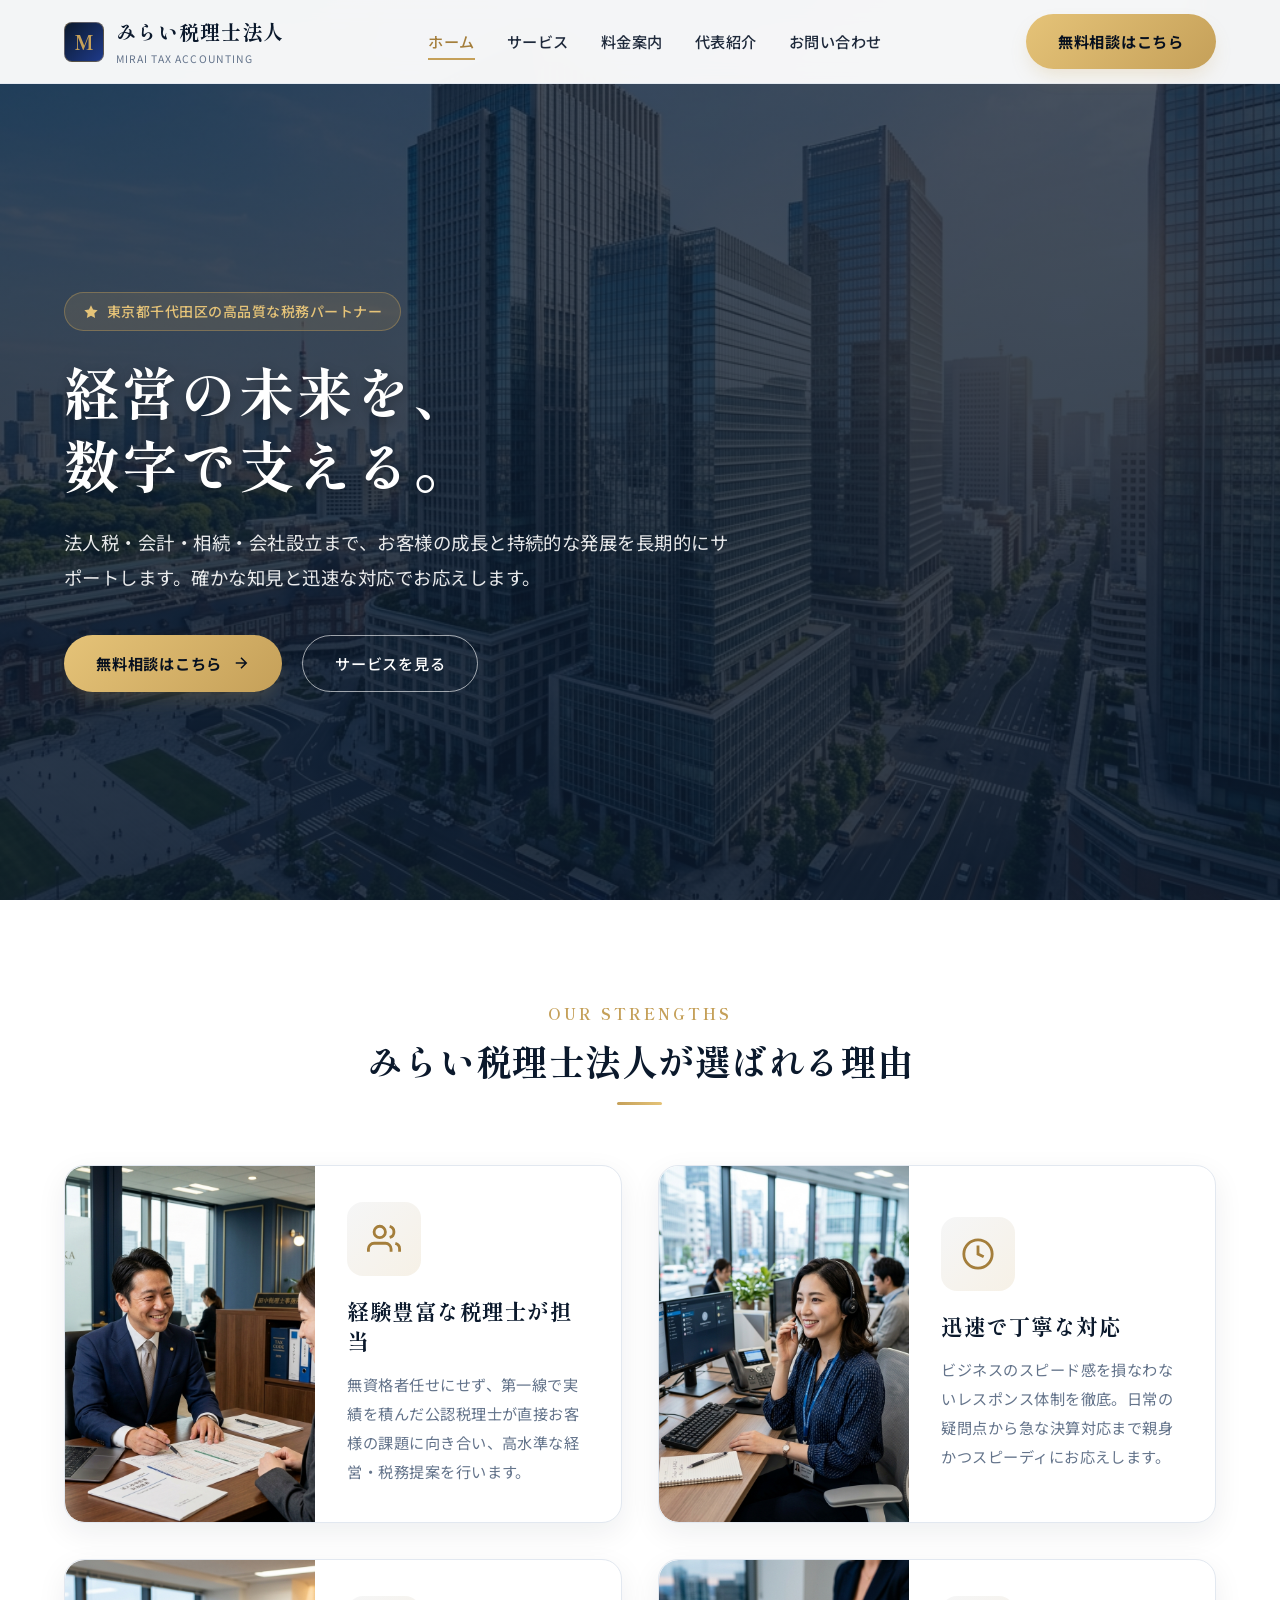
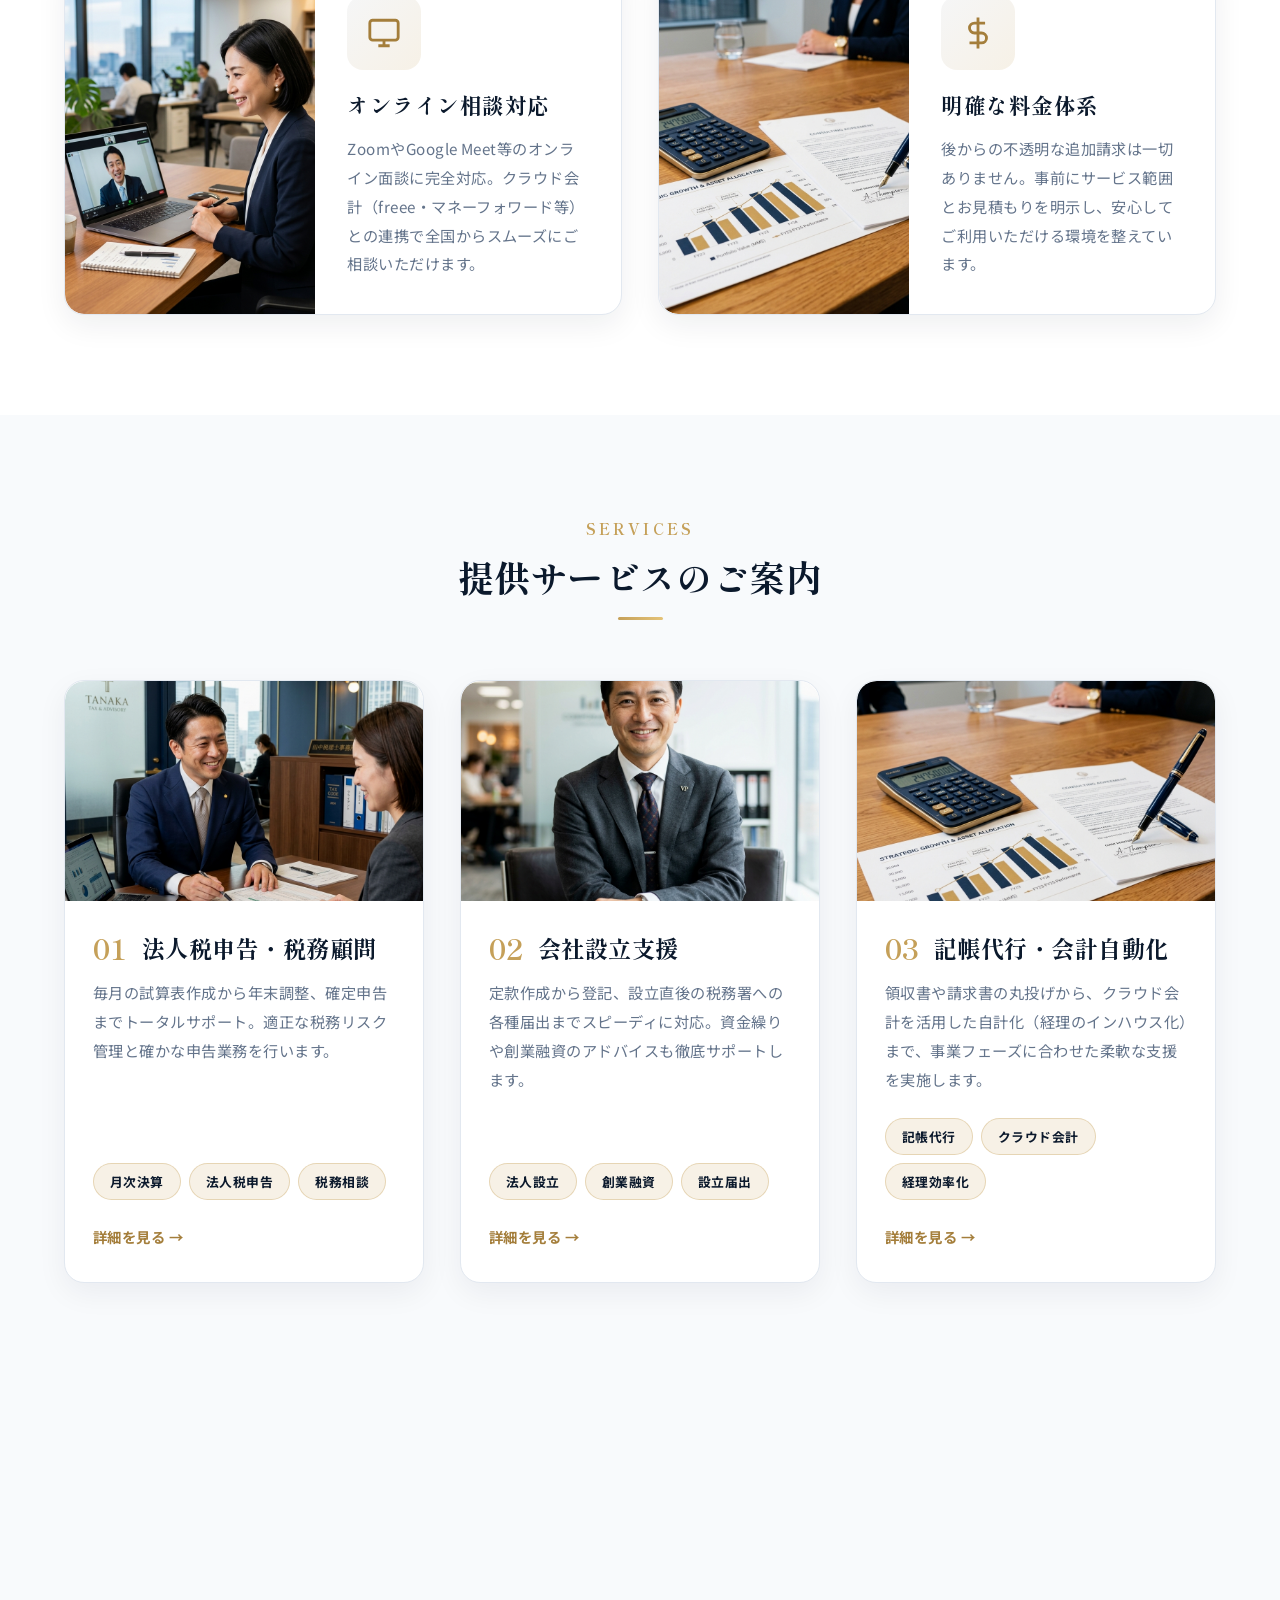
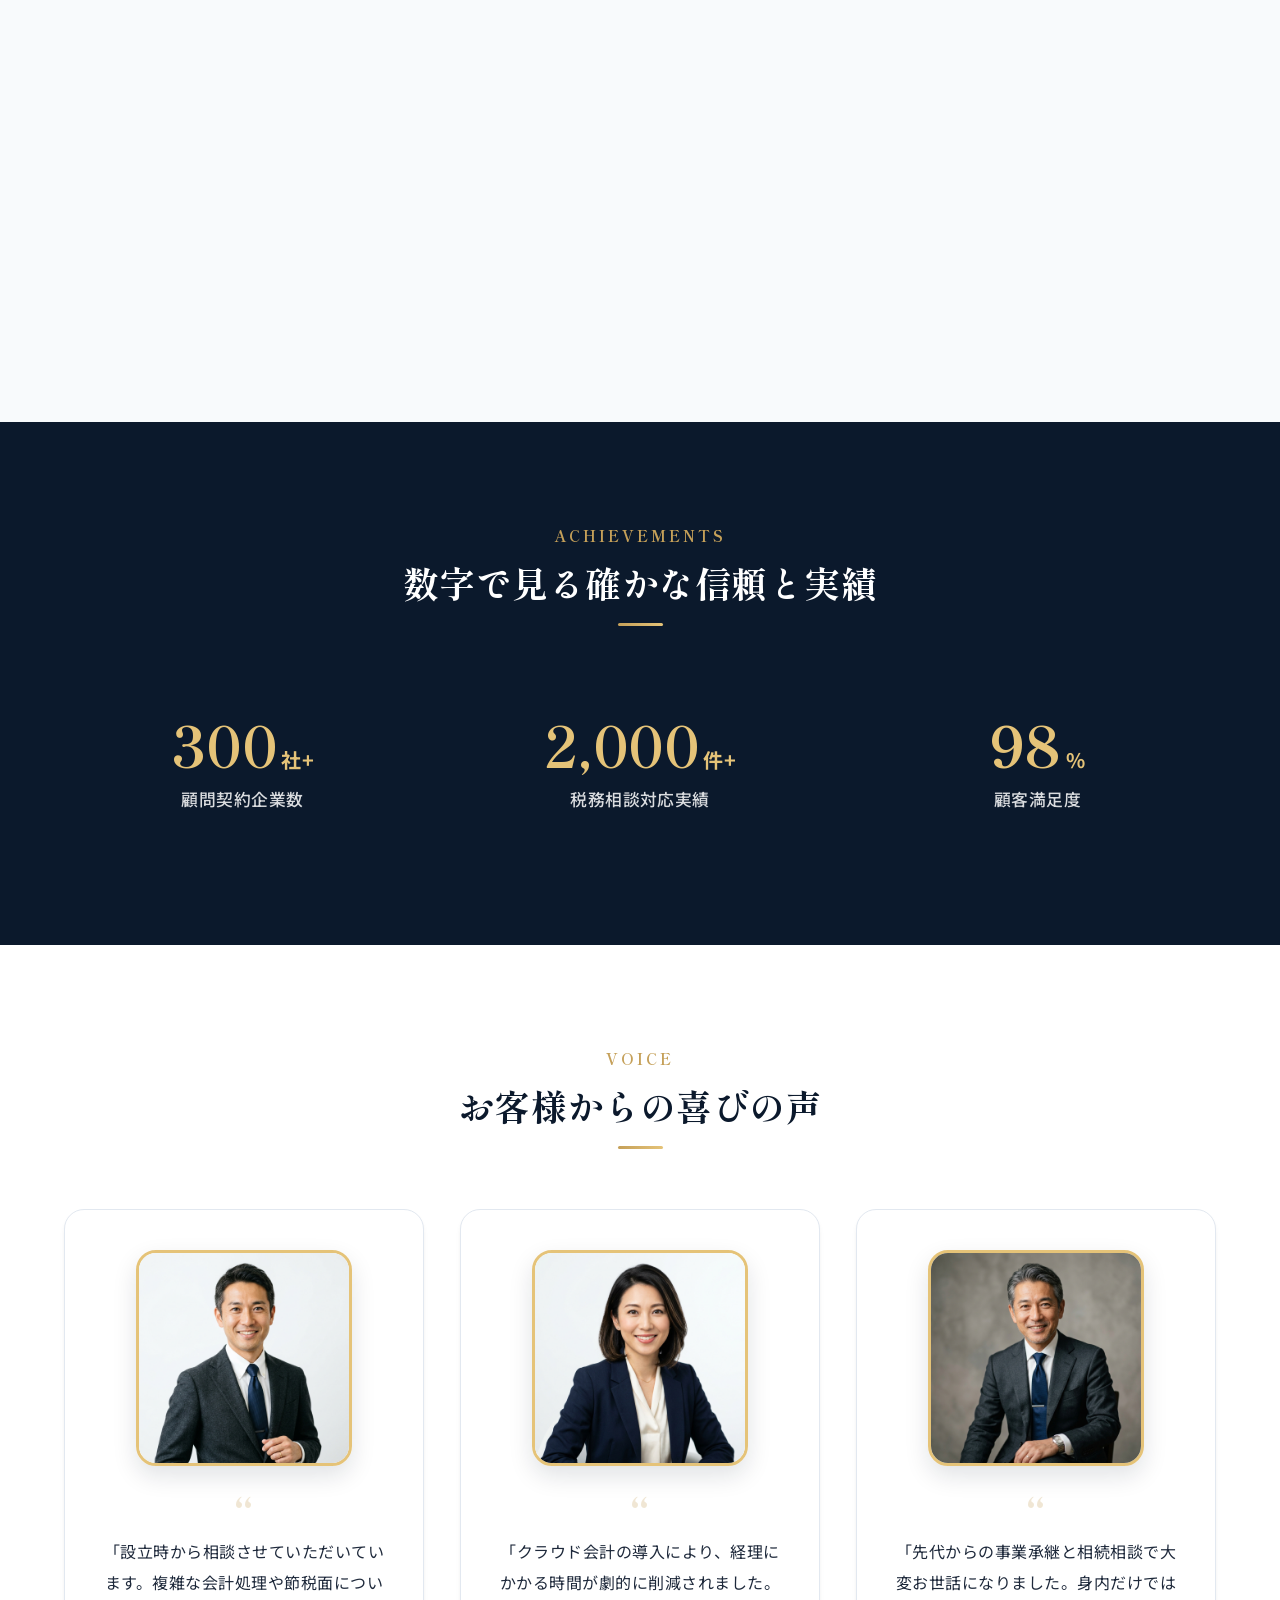
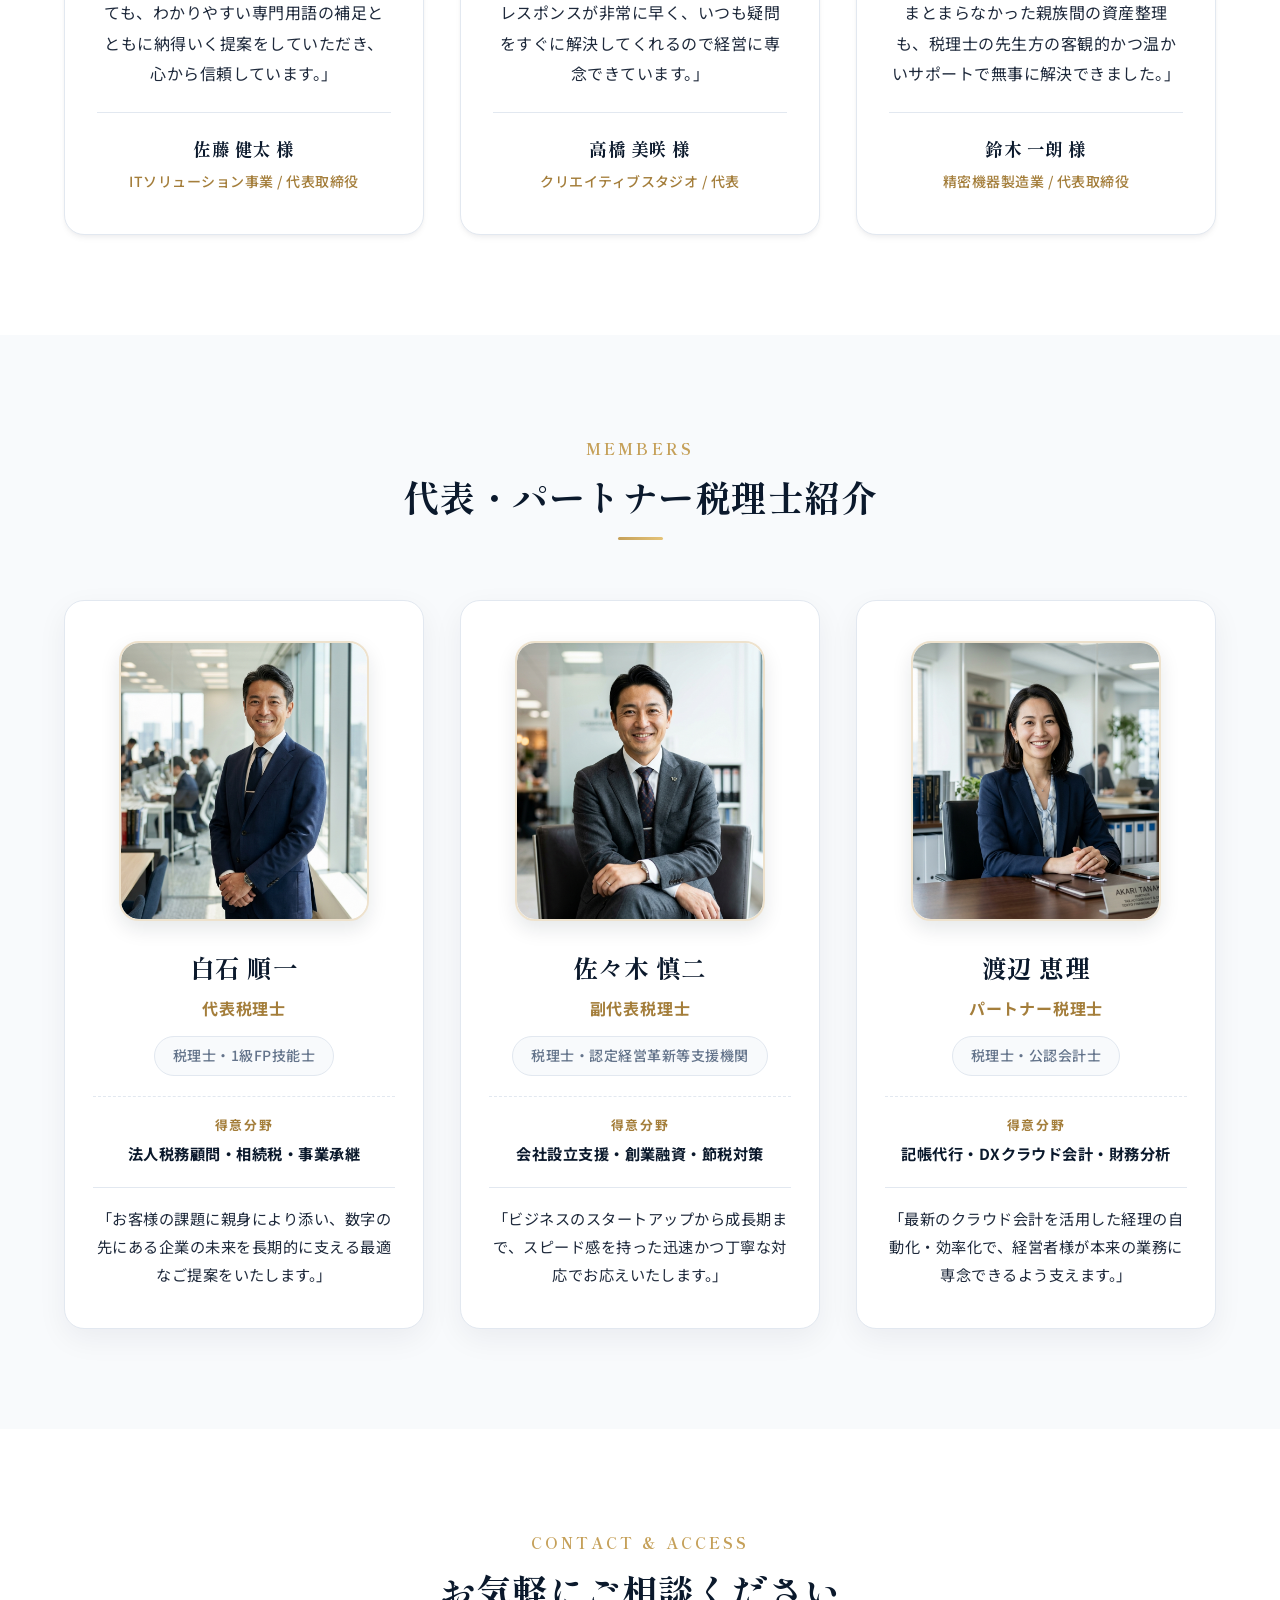
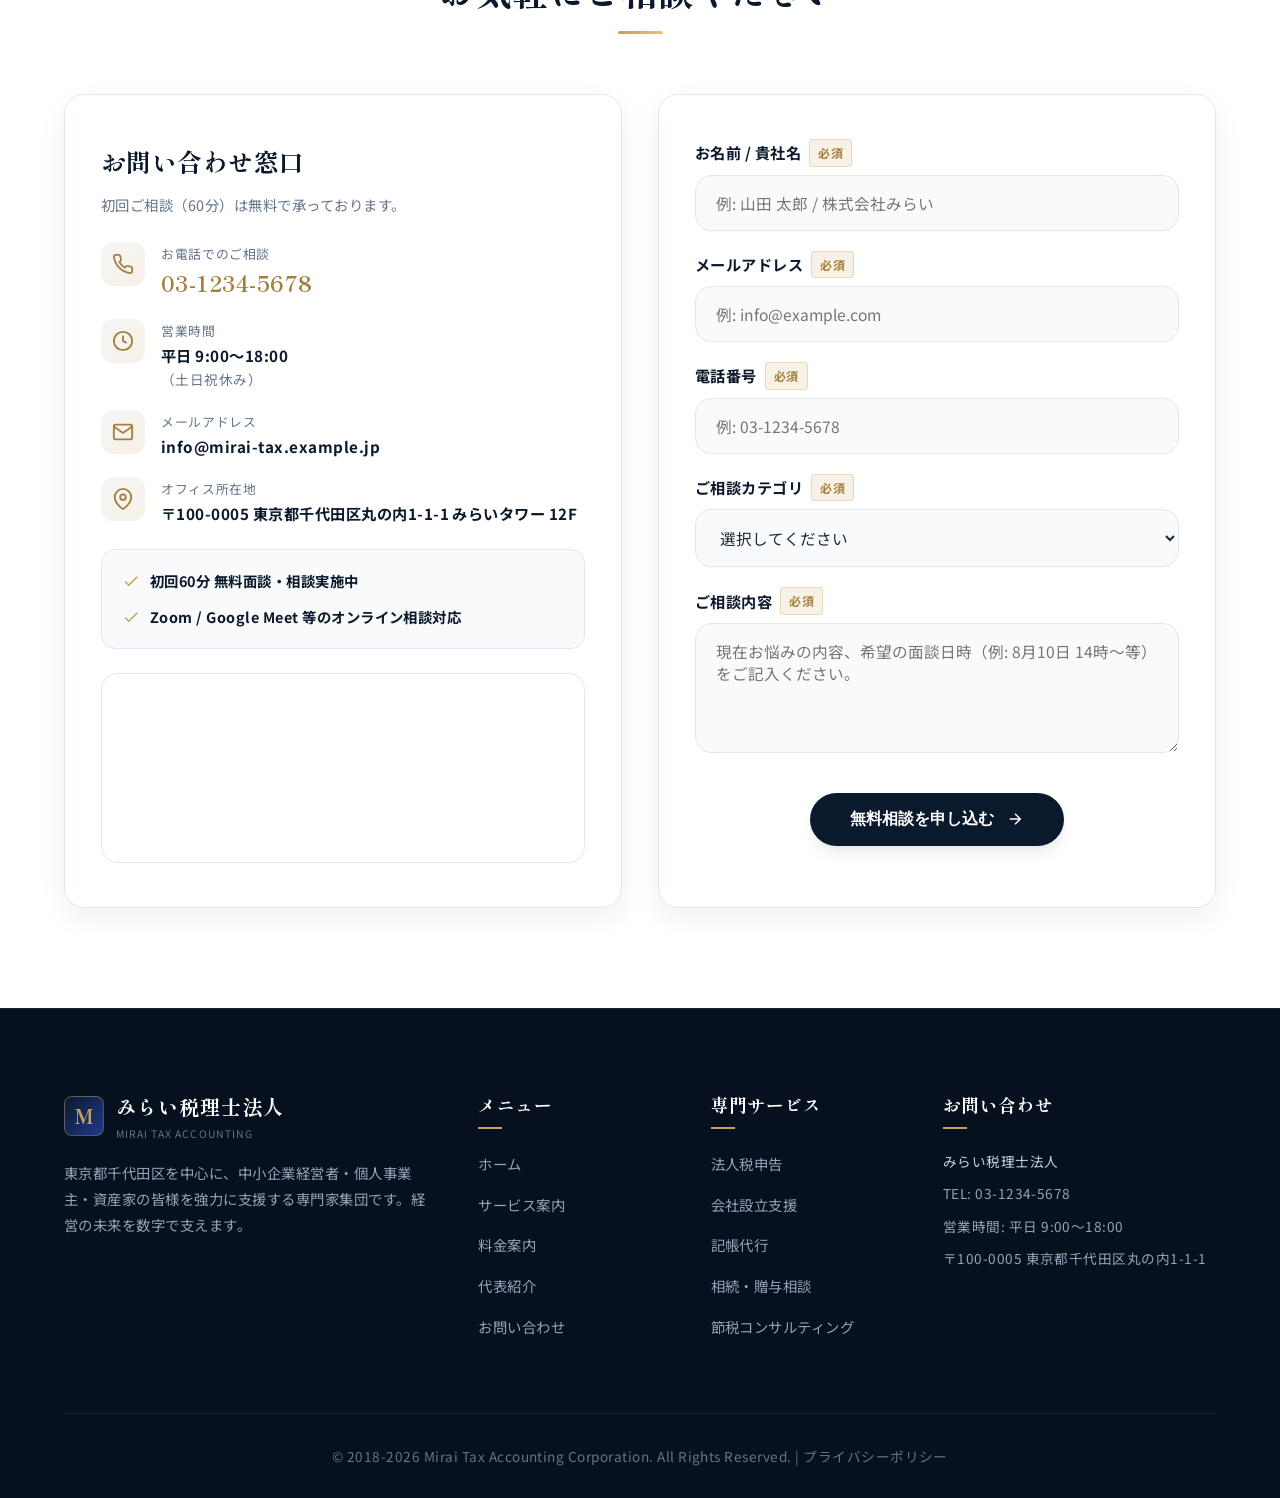
==== index.html @ aabf8258 "first commit" ====
<!DOCTYPE html>
<html lang="ja">
<head>
  <meta charset="UTF-8">
  <meta name="viewport" content="width=device-width, initial-scale=1.0">
  <title>みらい税理士法人 | 東京都千代田区の税理士・会計事務所</title>
  <meta name="description" content="東京都千代田区のみらい税理士法人。法人税申告・会社設立支援・記帳代行・相続贈与相談など、経験豊富な税理士が親身に経営の未来を数字で支えます。無料相談受付中。">
  <link rel="stylesheet" href="css/style.css">
</head>
<body>

  <!-- ==========================================
       ヘッダー (共通ナビゲーション)
       ========================================== -->
  <header class="header">
    <div class="container header-container">
      <a href="index.html" class="logo">
        <div class="logo-mark">M</div>
        <div>
          <span class="logo-text">みらい税理士法人</span>
          <span class="logo-sub">MIRAI TAX ACCOUNTING</span>
        </div>
      </a>

      <nav class="nav">
        <ul class="nav-list">
          <li><a href="index.html" class="nav-link active">ホーム</a></li>
          <li><a href="services.html" class="nav-link">サービス</a></li>
          <li><a href="pricing.html" class="nav-link">料金案内</a></li>
          <li><a href="about.html" class="nav-link">代表紹介</a></li>
          <li><a href="contact.html" class="nav-link">お問い合わせ</a></li>
        </ul>
      </nav>

      <div class="header-cta">
        <a href="contact.html" class="btn btn-gold">無料相談はこちら</a>
      </div>

      <button class="hamburger" aria-label="メニューを開く">
        <span class="hamburger-line"></span>
        <span class="hamburger-line"></span>
        <span class="hamburger-line"></span>
      </button>
    </div>
  </header>

  <!-- ==========================================
       ヒーローセクション
       ========================================== -->
  <section class="hero">
    <div class="container">
      <div class="hero-content fade-in-up">
        <div class="hero-badge">
          <svg width="16" height="16" fill="currentColor" viewBox="0 0 24 24"><path d="M12 2L15.09 8.26L22 9.27L17 14.14L18.18 21.02L12 17.77L5.82 21.02L7 14.14L2 9.27L8.91 8.26L12 2Z"/></svg>
          東京都千代田区の高品質な税務パートナー
        </div>
        <h1 class="hero-title">経営の未来を、<br>数字で支える。</h1>
        <p class="hero-sub">法人税・会計・相続・会社設立まで、お客様の成長と持続的な発展を長期的にサポートします。確かな知見と迅速な対応でお応えします。</p>
        <div class="hero-actions">
          <a href="contact.html" class="btn btn-gold">
            無料相談はこちら
            <svg width="18" height="18" fill="none" stroke="currentColor" stroke-width="2" viewBox="0 0 24 24"><path d="M5 12h14M12 5l7 7-7 7"/></svg>
          </a>
          <a href="services.html" class="btn btn-outline-white">サービスを見る</a>
        </div>
      </div>
    </div>
  </section>

  <!-- ==========================================
       選ばれる理由 (Why Choose Us)
       ========================================== -->
  <section class="section section-bg-white">
    <div class="container">
      <div class="section-header fade-in-up">
        <span class="section-subtitle">OUR STRENGTHS</span>
        <h2 class="section-title">みらい税理士法人が選ばれる理由</h2>
      </div>

      <div class="features-grid">
        <!-- 理由 1: 経験豊富な税理士が担当 -->
        <div class="feature-card fade-in-up">
          <div class="feature-img-wrapper">
            <img src="images/reason_1.png" alt="経験豊富な税理士による親身な相談">
          </div>
          <div class="feature-content">
            <div class="feature-icon-wrapper">
              <svg width="34" height="34" fill="none" stroke="currentColor" stroke-width="2" viewBox="0 0 24 24"><path d="M17 21v-2a4 4 0 0 0-4-4H5a4 4 0 0 0-4 4v2"/><circle cx="9" cy="7" r="4"/><path d="M23 21v-2a4 4 0 0 0-3-3.87"/><path d="M16 3.13a4 4 0 0 1 0 7.75"/></svg>
            </div>
            <h3 class="feature-title">経験豊富な税理士が担当</h3>
            <p class="feature-desc">無資格者任せにせず、第一線で実績を積んだ公認税理士が直接お客様の課題に向き合い、高水準な経営・税務提案を行います。</p>
          </div>
        </div>

        <!-- 理由 2: 迅速で丁寧な対応 -->
        <div class="feature-card fade-in-up">
          <div class="feature-img-wrapper">
            <img src="images/reason_2.png" alt="迅速で丁寧なデスク・電話対応">
          </div>
          <div class="feature-content">
            <div class="feature-icon-wrapper">
              <svg width="34" height="34" fill="none" stroke="currentColor" stroke-width="2" viewBox="0 0 24 24"><circle cx="12" cy="12" r="10"/><polyline points="12 6 12 12 16 14"/></svg>
            </div>
            <h3 class="feature-title">迅速で丁寧な対応</h3>
            <p class="feature-desc">ビジネスのスピード感を損なわないレスポンス体制を徹底。日常の疑問点から急な決算対応まで親身かつスピーディにお応えします。</p>
          </div>
        </div>

        <!-- 理由 3: オンライン相談対応 -->
        <div class="feature-card fade-in-up">
          <div class="feature-img-wrapper">
            <img src="images/reason_3.png" alt="Zoom等によるオンライン相談">
          </div>
          <div class="feature-content">
            <div class="feature-icon-wrapper">
              <svg width="34" height="34" fill="none" stroke="currentColor" stroke-width="2" viewBox="0 0 24 24"><rect x="2" y="3" width="20" height="14" rx="2" ry="2"/><line x1="8" y1="21" x2="16" y2="21"/><line x1="12" y1="17" x2="12" y2="21"/></svg>
            </div>
            <h3 class="feature-title">オンライン相談対応</h3>
            <p class="feature-desc">ZoomやGoogle Meet等のオンライン面談に完全対応。クラウド会計（freee・マネーフォワード等）との連携で全国からスムーズにご相談いただけます。</p>
          </div>
        </div>

        <!-- 理由 4: 明確な料金体系 -->
        <div class="feature-card fade-in-up">
          <div class="feature-img-wrapper">
            <img src="images/reason_4.png" alt="透明性のある契約書と明確な料金説明">
          </div>
          <div class="feature-content">
            <div class="feature-icon-wrapper">
              <svg width="34" height="34" fill="none" stroke="currentColor" stroke-width="2" viewBox="0 0 24 24"><path d="M12 1v22M17 5H9.5a3.5 3.5 0 0 0 0 7h5a3.5 3.5 0 0 1 0 7H6"/></svg>
            </div>
            <h3 class="feature-title">明確な料金体系</h3>
            <p class="feature-desc">後からの不透明な追加請求は一切ありません。事前にサービス範囲とお見積もりを明示し、安心してご利用いただける環境を整えています。</p>
          </div>
        </div>
      </div>
    </div>
  </section>

  <!-- ==========================================
       サービス概要
       ========================================== -->
  <section class="section">
    <div class="container">
      <div class="section-header fade-in-up">
        <span class="section-subtitle">SERVICES</span>
        <h2 class="section-title">提供サービスのご案内</h2>
      </div>

      <div class="services-grid">
        <!-- サービス 1 -->
        <div class="service-card fade-in-up">
          <div class="service-img-wrapper">
            <img src="images/service_1.png" alt="法人税申告・税務顧問">
          </div>
          <div class="service-body">
            <div class="service-header">
              <span class="service-num">01</span>
              <h3 class="service-title">法人税申告・税務顧問</h3>
            </div>
            <p class="service-desc">毎月の試算表作成から年末調整、確定申告までトータルサポート。適正な税務リスク管理と確かな申告業務を行います。</p>
            <div class="service-tags">
              <span class="service-tag">月次決算</span>
              <span class="service-tag">法人税申告</span>
              <span class="service-tag">税務相談</span>
            </div>
            <a href="services.html#service-1" style="color: var(--accent-gold-dark); font-weight: 700; font-size: 0.9rem;">詳細を見る →</a>
          </div>
        </div>

        <!-- サービス 2 -->
        <div class="service-card fade-in-up">
          <div class="service-img-wrapper">
            <img src="images/service_2.png" alt="会社設立支援">
          </div>
          <div class="service-body">
            <div class="service-header">
              <span class="service-num">02</span>
              <h3 class="service-title">会社設立支援</h3>
            </div>
            <p class="service-desc">定款作成から登記、設立直後の税務署への各種届出までスピーディに対応。資金繰りや創業融資のアドバイスも徹底サポートします。</p>
            <div class="service-tags">
              <span class="service-tag">法人設立</span>
              <span class="service-tag">創業融資</span>
              <span class="service-tag">設立届出</span>
            </div>
            <a href="services.html#service-2" style="color: var(--accent-gold-dark); font-weight: 700; font-size: 0.9rem;">詳細を見る →</a>
          </div>
        </div>

        <!-- サービス 3 -->
        <div class="service-card fade-in-up">
          <div class="service-img-wrapper">
            <img src="images/service_3.png" alt="記帳代行・会計自動化">
          </div>
          <div class="service-body">
            <div class="service-header">
              <span class="service-num">03</span>
              <h3 class="service-title">記帳代行・会計自動化</h3>
            </div>
            <p class="service-desc">領収書や請求書の丸投げから、クラウド会計を活用した自計化（経理のインハウス化）まで、事業フェーズに合わせた柔軟な支援を実施します。</p>
            <div class="service-tags">
              <span class="service-tag">記帳代行</span>
              <span class="service-tag">クラウド会計</span>
              <span class="service-tag">経理効率化</span>
            </div>
            <a href="services.html#service-3" style="color: var(--accent-gold-dark); font-weight: 700; font-size: 0.9rem;">詳細を見る →</a>
          </div>
        </div>

        <!-- サービス 4 -->
        <div class="service-card fade-in-up">
          <div class="service-img-wrapper">
            <img src="images/service_4.png" alt="相続・贈与相談">
          </div>
          <div class="service-body">
            <div class="service-header">
              <span class="service-num">04</span>
              <h3 class="service-title">相続・贈与相談</h3>
            </div>
            <p class="service-desc">生前贈与や事業承継、遺産分割・相続税申告など、資産の円滑な引き継ぎと節税を兼ね備えた質の高いソリューションをご提供します。</p>
            <div class="service-tags">
              <span class="service-tag">相続税申告</span>
              <span class="service-tag">生前対策</span>
              <span class="service-tag">事業承継</span>
            </div>
            <a href="services.html#service-4" style="color: var(--accent-gold-dark); font-weight: 700; font-size: 0.9rem;">詳細を見る →</a>
          </div>
        </div>

        <!-- サービス 5 -->
        <div class="service-card fade-in-up">
          <div class="service-img-wrapper">
            <img src="images/service_5.png" alt="節税コンサルティング">
          </div>
          <div class="service-body">
            <div class="service-header">
              <span class="service-num">05</span>
              <h3 class="service-title">節税コンサルティング</h3>
            </div>
            <p class="service-desc">合法かつ効果的な税金対策を最新の税制に基づいてご提案。短期的な税金軽減だけでなく、中長期での企業財務の健全化を目指します。</p>
            <div class="service-tags">
              <span class="service-tag">最新税制対応</span>
              <span class="service-tag">税金対策</span>
              <span class="service-tag">財務健全化</span>
            </div>
            <a href="services.html#service-5" style="color: var(--accent-gold-dark); font-weight: 700; font-size: 0.9rem;">詳細を見る →</a>
          </div>
        </div>

        <!-- サービス 6 -->
        <div class="service-card fade-in-up">
          <div class="service-img-wrapper">
            <img src="images/service_6.png" alt="経営サポート・財務分析">
          </div>
          <div class="service-body">
            <div class="service-header">
              <span class="service-num">06</span>
              <h3 class="service-title">経営サポート・財務分析</h3>
            </div>
            <p class="service-desc">数字のプロとしての視点からキャッシュフローの改善や事業計画の立案をサポート。経営者の意思決定を強力にバックアップします。</p>
            <div class="service-tags">
              <span class="service-tag">財務分析</span>
              <span class="service-tag">事業計画</span>
              <span class="service-tag">資金繰り</span>
            </div>
            <a href="services.html#service-6" style="color: var(--accent-gold-dark); font-weight: 700; font-size: 0.9rem;">詳細を見る →</a>
          </div>
        </div>
      </div>
    </div>
  </section>

  <!-- ==========================================
       実績 (Track Record / Stats)
       ========================================== -->
  <section class="section section-bg-navy stats-section">
    <div class="container">
      <div class="section-header fade-in-up">
        <span class="section-subtitle">ACHIEVEMENTS</span>
        <h2 class="section-title">数字で見る確かな信頼と実績</h2>
      </div>

      <div class="stats-grid">
        <div class="stat-card fade-in-up">
          <div class="stat-number" data-target="300"><span>0</span><span class="stat-unit">社+</span></div>
          <div class="stat-label">顧問契約企業数</div>
        </div>
        <div class="stat-card fade-in-up">
          <div class="stat-number" data-target="2000"><span>0</span><span class="stat-unit">件+</span></div>
          <div class="stat-label">税務相談対応実績</div>
        </div>
        <div class="stat-card fade-in-up">
          <div class="stat-number" data-target="98"><span>0</span><span class="stat-unit">%</span></div>
          <div class="stat-label">顧客満足度</div>
        </div>
      </div>
    </div>
  </section>

  <!-- ==========================================
       お客様の声 (Testimonials)
       ========================================== -->
  <section class="section section-bg-white">
    <div class="container">
      <div class="section-header fade-in-up">
        <span class="section-subtitle">VOICE</span>
        <h2 class="section-title">お客様からの喜びの声</h2>
      </div>

      <div class="testimonials-grid">
        <!-- クライアント 1 -->
        <div class="testimonial-card fade-in-up">
          <div class="testimonial-avatar-wrapper">
            <img src="images/client_1.png" alt="IT関連企業 代表取締役" class="testimonial-avatar">
          </div>
          <div class="testimonial-quote-mark">“</div>
          <p class="testimonial-comment">「設立時から相談させていただいています。複雑な会計処理や節税面についても、わかりやすい専門用語の補足とともに納得いく提案をしていただき、心から信頼しています。」</p>
          <div class="testimonial-author">
            <div class="testimonial-name">佐藤 健太 様</div>
            <div class="testimonial-company">ITソリューション事業 / 代表取締役</div>
          </div>
        </div>

        <!-- クライアント 2 -->
        <div class="testimonial-card fade-in-up">
          <div class="testimonial-avatar-wrapper">
            <img src="images/client_2.png" alt="デザインオフィス 代表" class="testimonial-avatar">
          </div>
          <div class="testimonial-quote-mark">“</div>
          <p class="testimonial-comment">「クラウド会計の導入により、経理にかかる時間が劇的に削減されました。レスポンスが非常に早く、いつも疑問をすぐに解決してくれるので経営に専念できています。」</p>
          <div class="testimonial-author">
            <div class="testimonial-name">高橋 美咲 様</div>
            <div class="testimonial-company">クリエイティブスタジオ / 代表</div>
          </div>
        </div>

        <!-- クライアント 3 -->
        <div class="testimonial-card fade-in-up">
          <div class="testimonial-avatar-wrapper">
            <img src="images/client_3.png" alt="製造業 代表取締役会長" class="testimonial-avatar">
          </div>
          <div class="testimonial-quote-mark">“</div>
          <p class="testimonial-comment">「先代からの事業承継と相続相談で大変お世話になりました。身内だけではまとまらなかった親族間の資産整理も、税理士の先生方の客観的かつ温かいサポートで無事に解決できました。」</p>
          <div class="testimonial-author">
            <div class="testimonial-name">鈴木 一朗 様</div>
            <div class="testimonial-company">精密機器製造業 / 代表取締役</div>
          </div>
        </div>
      </div>
    </div>
  </section>

  <!-- ==========================================
       代表・パートナー紹介 (Executive & Partners)
       ========================================== -->
  <section class="section">
    <div class="container">
      <div class="section-header fade-in-up">
        <span class="section-subtitle">MEMBERS</span>
        <h2 class="section-title">代表・パートナー税理士紹介</h2>
      </div>

      <div class="members-grid">
        <!-- メンバー 1: 白石 順一 -->
        <div class="member-card fade-in-up">
          <div class="member-img-wrapper">
            <img src="images/member_1.png" alt="代表税理士 白石 順一">
          </div>
          <h3 class="member-name">白石 順一</h3>
          <p class="member-role">代表税理士</p>
          <div class="member-credentials">税理士・1級FP技能士</div>
          
          <div class="member-specialty-box">
            <div class="member-specialty-label">得意分野</div>
            <div class="member-specialty-val">法人税務顧問・相続税・事業承継</div>
          </div>

          <p class="member-message">
            「お客様の課題に親身により添い、数字の先にある企業の未来を長期的に支える最適なご提案をいたします。」
          </p>
        </div>

        <!-- メンバー 2: 佐々木 慎二 -->
        <div class="member-card fade-in-up">
          <div class="member-img-wrapper">
            <img src="images/member_2.png" alt="副代表税理士 佐々木 慎二">
          </div>
          <h3 class="member-name">佐々木 慎二</h3>
          <p class="member-role">副代表税理士</p>
          <div class="member-credentials">税理士・認定経営革新等支援機関</div>
          
          <div class="member-specialty-box">
            <div class="member-specialty-label">得意分野</div>
            <div class="member-specialty-val">会社設立支援・創業融資・節税対策</div>
          </div>

          <p class="member-message">
            「ビジネスのスタートアップから成長期まで、スピード感を持った迅速かつ丁寧な対応でお応えいたします。」
          </p>
        </div>

        <!-- メンバー 3: 渡辺 恵理 -->
        <div class="member-card fade-in-up">
          <div class="member-img-wrapper">
            <img src="images/member_3.png" alt="パートナー税理士 渡辺 恵理">
          </div>
          <h3 class="member-name">渡辺 恵理</h3>
          <p class="member-role">パートナー税理士</p>
          <div class="member-credentials">税理士・公認会計士</div>
          
          <div class="member-specialty-box">
            <div class="member-specialty-label">得意分野</div>
            <div class="member-specialty-val">記帳代行・DXクラウド会計・財務分析</div>
          </div>

          <p class="member-message">
            「最新のクラウド会計を活用した経理の自動化・効率化で、経営者様が本来の業務に専念できるよう支えます。」
          </p>
        </div>
      </div>
    </div>
  </section>

  <!-- ==========================================
       お問い合わせ＆アクセス (Contact & Access)
       ========================================== -->
  <section class="section section-bg-white">
    <div class="container">
      <div class="section-header fade-in-up">
        <span class="section-subtitle">CONTACT & ACCESS</span>
        <h2 class="section-title">お気軽にご相談ください</h2>
      </div>

      <div class="contact-wrapper">
        <!-- 左側：お問い合わせ情報カード -->
        <div class="contact-info-card fade-in-up">
          <div>
            <div class="contact-info-header">
              <h3 class="contact-info-title">お問い合わせ窓口</h3>
              <p style="font-size: 0.9rem; color: var(--text-muted);">初回ご相談（60分）は無料で承っております。</p>
            </div>

            <div class="info-item-list">
              <!-- 電話 -->
              <div class="info-item-row">
                <div class="info-icon-badge">
                  <svg width="22" height="22" fill="none" stroke="currentColor" stroke-width="2" viewBox="0 0 24 24"><path d="M22 16.92v3a2 2 0 0 1-2.18 2 19.79 19.79 0 0 1-8.63-3.07 19.5 19.5 0 0 1-6-6 19.79 19.79 0 0 1-3.07-8.67A2 2 0 0 1 4.11 2h3a2 2 0 0 1 2 1.72 12.84 12.84 0 0 0 .7 2.81 2 2 0 0 1-.45 2.11L8.09 9.91a16 16 0 0 0 6 6l1.27-1.27a2 2 0 0 1 2.11-.45 12.84 12.84 0 0 0 2.81.7A2 2 0 0 1 22 16.92z"/></svg>
                </div>
                <div class="info-item-content">
                  <div class="info-item-label">お電話でのご相談</div>
                  <div class="info-item-text" style="font-size: 1.35rem; font-family: var(--font-serif); color: var(--accent-gold-dark);">03-1234-5678</div>
                </div>
              </div>

              <!-- 営業時間 -->
              <div class="info-item-row">
                <div class="info-icon-badge">
                  <svg width="22" height="22" fill="none" stroke="currentColor" stroke-width="2" viewBox="0 0 24 24"><circle cx="12" cy="12" r="10"/><polyline points="12 6 12 12 16 14"/></svg>
                </div>
                <div class="info-item-content">
                  <div class="info-item-label">営業時間</div>
                  <div class="info-item-text">
                    平日 9:00〜18:00<br>
                    <span style="font-size: 0.85rem; color: var(--text-muted); font-weight: normal;">（土日祝休み）</span>
                  </div>
                </div>
              </div>

              <!-- メール -->
              <div class="info-item-row">
                <div class="info-icon-badge">
                  <svg width="22" height="22" fill="none" stroke="currentColor" stroke-width="2" viewBox="0 0 24 24"><path d="M4 4h16c1.1 0 2 .9 2 2v12c0 1.1-.9 2-2 2H4c-1.1 0-2-.9-2-2V6c0-1.1.9-2 2-2z"/><polyline points="22,6 12,13 2,6"/></svg>
                </div>
                <div class="info-item-content">
                  <div class="info-item-label">メールアドレス</div>
                  <div class="info-item-text">info@mirai-tax.example.jp</div>
                </div>
              </div>

              <!-- 所在地 -->
              <div class="info-item-row">
                <div class="info-icon-badge">
                  <svg width="22" height="22" fill="none" stroke="currentColor" stroke-width="2" viewBox="0 0 24 24"><path d="M21 10c0 7-9 13-9 13s-9-6-9-13a9 9 0 0 1 18 0z"/><circle cx="12" cy="10" r="3"/></svg>
                </div>
                <div class="info-item-content">
                  <div class="info-item-label">オフィス所在地</div>
                  <div class="info-item-text">〒100-0005 東京都千代田区丸の内1-1-1 みらいタワー 12F</div>
                </div>
              </div>
            </div>

            <!-- アピールピル -->
            <div class="info-features-box">
              <div class="info-feature-pill">
                <svg width="18" height="18" fill="currentColor" viewBox="0 0 24 24"><path d="M9 16.17L4.83 12l-1.42 1.41L9 19 21 7l-1.41-1.41z"/></svg>
                <span>初回60分 無料面談・相談実施中</span>
              </div>
              <div class="info-feature-pill">
                <svg width="18" height="18" fill="currentColor" viewBox="0 0 24 24"><path d="M9 16.17L4.83 12l-1.42 1.41L9 19 21 7l-1.41-1.41z"/></svg>
                <span>Zoom / Google Meet 等のオンライン相談対応</span>
              </div>
            </div>
          </div>

          <!-- 千代田区Googleマップ -->
          <div class="contact-map-small">
            <iframe src="https://www.google.com/maps/embed?pb=!1m18!1m12!1m3!1d3240.828030588667!2d139.76493611525877!3d35.68123618019432!2m3!1f0!2f0!3f0!3m2!1i1024!2i768!4f13.1!3m3!1m2!1s0x60188bfbd89f700b%3A0x277c49ba34ed38!2zVG9reW8gU3RhdGlvbg!5e0!3m2!1sen!2sjp!4v1650000000000!5m2!1sen!2sjp" allowfullscreen="" loading="lazy" referrerpolicy="no-referrer-when-downgrade"></iframe>
          </div>
        </div>

        <!-- 右側：お問い合わせフォームカード -->
        <div class="contact-form-card fade-in-up">
          <form id="contactForm">
            <div class="form-group">
              <label class="form-label" for="name">
                お名前 / 貴社名 <span class="tag-required">必須</span>
              </label>
              <input type="text" id="name" class="form-control" placeholder="例: 山田 太郎 / 株式会社みらい" required>
            </div>

            <div class="form-group">
              <label class="form-label" for="email">
                メールアドレス <span class="tag-required">必須</span>
              </label>
              <input type="email" id="email" class="form-control" placeholder="例: info@example.com" required>
            </div>

            <div class="form-group">
              <label class="form-label" for="phone">
                電話番号 <span class="tag-required">必須</span>
              </label>
              <input type="tel" id="phone" class="form-control" placeholder="例: 03-1234-5678" required>
            </div>

            <div class="form-group">
              <label class="form-label" for="category">
                ご相談カテゴリ <span class="tag-required">必須</span>
              </label>
              <select id="category" class="form-control" required>
                <option value="">選択してください</option>
                <option value="法人税顧問">法人税顧問・月次決算について</option>
                <option value="会社設立">会社設立・創業融資のご相談</option>
                <option value="記帳代行">記帳代行・クラウド会計導入</option>
                <option value="相続贈与">相続税申告・生前対策</option>
                <option value="節税相談">節税対策・税金セカンドオピニオン</option>
                <option value="その他">その他のお問合せ</option>
              </select>
            </div>

            <div class="form-group">
              <label class="form-label" for="message">
                ご相談内容 <span class="tag-required">必須</span>
              </label>
              <textarea id="message" class="form-control" placeholder="現在お悩みの内容、希望の面談日時（例: 8月10日 14時〜等）をご記入ください。" required></textarea>
            </div>

            <div style="text-align: center;">
              <button type="submit" class="btn-submit-navy">
                <span>無料相談を申し込む</span>
                <svg width="18" height="18" fill="none" stroke="currentColor" stroke-width="2" viewBox="0 0 24 24"><path d="M5 12h14M12 5l7 7-7 7"/></svg>
              </button>
            </div>
          </form>
        </div>
      </div>
    </div>
  </section>

  <!-- モーダル（送信完了表示） -->
  <div class="modal" id="successModal">
    <div class="modal-content">
      <div class="modal-icon">✓</div>
      <h3 class="modal-title">お問い合わせ受付完了</h3>
      <p style="color: var(--text-muted); font-size: 0.95rem; margin-bottom: 24px; line-height: 1.7;">
        お問い合わせありがとうございます。送信が完了いたしました。<br>
        担当者より1営業日以内にご返信申し上げます。
      </p>
      <button class="btn btn-navy" id="closeModalBtn">閉じる</button>
    </div>
  </div>

  <!-- ==========================================
       フッター
       ========================================== -->
  <footer class="footer">
    <div class="container">
      <div class="footer-top">
        <div class="footer-about">
          <a href="index.html" class="logo">
            <div class="logo-mark">M</div>
            <div>
              <span class="logo-text">みらい税理士法人</span>
              <span class="logo-sub" style="color: #64748B;">MIRAI TAX ACCOUNTING</span>
            </div>
          </a>
          <p class="footer-desc">
            東京都千代田区を中心に、中小企業経営者・個人事業主・資産家の皆様を強力に支援する専門家集団です。経営の未来を数字で支えます。
          </p>
        </div>

        <div>
          <h4 class="footer-title">メニュー</h4>
          <ul class="footer-links">
            <li><a href="index.html">ホーム</a></li>
            <li><a href="services.html">サービス案内</a></li>
            <li><a href="pricing.html">料金案内</a></li>
            <li><a href="about.html">代表紹介</a></li>
            <li><a href="contact.html">お問い合わせ</a></li>
          </ul>
        </div>

        <div>
          <h4 class="footer-title">専門サービス</h4>
          <ul class="footer-links">
            <li><a href="services.html#service-1">法人税申告</a></li>
            <li><a href="services.html#service-2">会社設立支援</a></li>
            <li><a href="services.html#service-3">記帳代行</a></li>
            <li><a href="services.html#service-4">相続・贈与相談</a></li>
            <li><a href="services.html#service-5">節税コンサルティング</a></li>
          </ul>
        </div>

        <div>
          <h4 class="footer-title">お問い合わせ</h4>
          <p style="font-size: 0.85rem; margin-bottom: 8px; color: #CBD5E1;">みらい税理士法人</p>
          <p style="font-size: 0.85rem; margin-bottom: 8px; color: #94A3B8;">TEL: 03-1234-5678</p>
          <p style="font-size: 0.85rem; margin-bottom: 8px; color: #94A3B8;">営業時間: 平日 9:00〜18:00</p>
          <p style="font-size: 0.85rem; color: #94A3B8;">〒100-0005 東京都千代田区丸の内1-1-1</p>
        </div>
      </div>

      <div class="footer-bottom">
        <p>&copy; 2018-2026 Mirai Tax Accounting Corporation. All Rights Reserved. | <a href="#" style="color: #64748B;">プライバシーポリシー</a></p>
      </div>
    </div>
  </footer>

  <script src="js/main.js"></script>
</body>
</html>
---- css/style.css ----
/* ==========================================================================
   みらい税理士法人 - コーポレートサイト メインCSS
   カラーシステム: ネイビー (#0B192C / #1E3A8A), ゴールド (#C5A059 / #D4AF37), ホワイト (#FFFFFF)
   ========================================================================== */

/* --------------------------------------------------------------------------
   1. リセット & 共通ルート変数 (Design Tokens)
   -------------------------------------------------------------------------- */
@import url('https://fonts.googleapis.com/css2?family=Noto+Sans+JP:wght@300;400;500;700&family=Shippori+Mincho:wght@500;700;800&display=swap');

:root {
  /* プライマリカラー: 信頼と厳格さを表すネイビー */
  --primary-navy: #0B192C;
  --primary-navy-light: #1E3A8A;
  --primary-navy-dark: #07101E;

  /* アクセントカラー: 高級感と洗練を表すシャンパンゴールド */
  --accent-gold: #C5A059;
  --accent-gold-light: #E5C378;
  --accent-gold-dark: #A47E3B;

  /* ニュートラルカラー */
  --bg-light: #F8FAFC;
  --bg-white: #FFFFFF;
  --text-main: #1E293B;
  --text-muted: #64748B;
  --text-light: #94A3B8;
  --border-color: #E2E8F0;

  /* シャドウ & エフェクト */
  --shadow-sm: 0 4px 6px -1px rgba(11, 25, 44, 0.05), 0 2px 4px -1px rgba(11, 25, 44, 0.03);
  --shadow-md: 0 10px 15px -3px rgba(11, 25, 44, 0.08), 0 4px 6px -2px rgba(11, 25, 44, 0.04);
  --shadow-lg: 0 20px 25px -5px rgba(11, 25, 44, 0.12), 0 10px 10px -5px rgba(11, 25, 44, 0.04);
  --shadow-gold: 0 10px 20px -5px rgba(197, 160, 89, 0.25);

  /* タイポグラフィ */
  --font-sans: 'Noto Sans JP', -apple-system, BlinkMacSystemFont, "Segoe UI", Roboto, sans-serif;
  --font-serif: 'Shippori Mincho', "Georgia", serif;

  /* トランジション */
  --transition-fast: 0.2s cubic-bezier(0.4, 0, 0.2, 1);
  --transition-normal: 0.35s cubic-bezier(0.4, 0, 0.2, 1);
  --transition-slow: 0.6s cubic-bezier(0.16, 1, 0.3, 1);

  /* レイアウト */
  --container-max-width: 1200px;
  --header-height: 84px;
}

*, *::before, *::after {
  box-sizing: border-box;
  margin: 0;
  padding: 0;
}

html {
  scroll-behavior: smooth;
  font-size: 16px;
}

body {
  font-family: var(--font-sans);
  color: var(--text-main);
  background-color: var(--bg-light);
  line-height: 1.8;
  letter-spacing: 0.03em;
  -webkit-font-smoothing: antialiased;
}

a {
  color: inherit;
  text-decoration: none;
  transition: color var(--transition-fast);
}

img {
  max-width: 100%;
  height: auto;
  display: block;
}

ul {
  list-style: none;
}

/* --------------------------------------------------------------------------
   2. 共通レイアウト & ユーティリティクラス
   -------------------------------------------------------------------------- */
.container {
  width: 90%;
  max-width: var(--container-max-width);
  margin: 0 auto;
}

.section {
  padding: 100px 0;
  position: relative;
}

.section-bg-white {
  background-color: var(--bg-white);
}

.section-bg-navy {
  background-color: var(--primary-navy);
  color: #FFFFFF;
}

.section-header {
  text-align: center;
  margin-bottom: 60px;
}

.section-subtitle {
  font-family: var(--font-serif);
  font-size: 0.95rem;
  color: var(--accent-gold);
  text-transform: uppercase;
  letter-spacing: 0.2em;
  display: block;
  margin-bottom: 8px;
  font-weight: 700;
}

.section-title {
  font-family: var(--font-serif);
  font-size: 2.25rem;
  font-weight: 700;
  color: var(--primary-navy);
  line-height: 1.4;
  position: relative;
  display: inline-block;
}

.section-bg-navy .section-title {
  color: #FFFFFF;
}

.section-title::after {
  content: '';
  display: block;
  width: 45px;
  height: 3px;
  background: linear-gradient(90deg, var(--accent-gold), var(--accent-gold-light));
  margin: 16px auto 0;
  border-radius: 2px;
}

/* ゴールドボタン・共通ボタン */
.btn {
  display: inline-flex;
  align-items: center;
  justify-content: center;
  padding: 14px 32px;
  font-size: 0.95rem;
  font-weight: 500;
  border-radius: 50px;
  cursor: pointer;
  transition: all var(--transition-normal);
  border: none;
  gap: 10px;
  letter-spacing: 0.05em;
}

.btn-gold {
  background: linear-gradient(135deg, var(--accent-gold-light), var(--accent-gold));
  color: var(--primary-navy-dark);
  font-weight: 700;
  box-shadow: var(--shadow-gold);
}

.btn-gold:hover {
  background: linear-gradient(135deg, var(--accent-gold), var(--accent-gold-dark));
  transform: translateY(-2px);
  box-shadow: 0 14px 24px -4px rgba(197, 160, 89, 0.4);
  color: #FFFFFF;
}

.btn-outline-white {
  background: transparent;
  color: #FFFFFF;
  border: 1.5px solid rgba(255, 255, 255, 0.6);
}

.btn-outline-white:hover {
  background: rgba(255, 255, 255, 0.1);
  border-color: #FFFFFF;
  transform: translateY(-2px);
}

.btn-navy {
  background-color: var(--primary-navy);
  color: #FFFFFF;
}

.btn-navy:hover {
  background-color: var(--primary-navy-light);
  transform: translateY(-2px);
  box-shadow: var(--shadow-md);
}

/* ページヘッダー（トップ以外の共通ヘッダー） */
.page-hero {
  background: linear-gradient(135deg, var(--primary-navy-dark) 0%, var(--primary-navy) 100%);
  color: #FFFFFF;
  padding: 140px 0 70px;
  text-align: center;
  position: relative;
  overflow: hidden;
}

.page-hero::before {
  content: '';
  position: absolute;
  top: 0;
  left: 0;
  right: 0;
  bottom: 0;
  background: radial-gradient(circle at 80% 20%, rgba(197, 160, 89, 0.15) 0%, transparent 60%);
  pointer-events: none;
}

.page-hero-title {
  font-family: var(--font-serif);
  font-size: 2.75rem;
  margin-bottom: 12px;
  font-weight: 700;
  letter-spacing: 0.05em;
}

.page-hero-sub {
  color: var(--accent-gold-light);
  font-size: 1rem;
  letter-spacing: 0.15em;
}

/* --------------------------------------------------------------------------
   3. ヘッダー & ナビゲーション
   -------------------------------------------------------------------------- */
.header {
  position: fixed;
  top: 0;
  left: 0;
  width: 100%;
  height: var(--header-height);
  background-color: rgba(255, 255, 255, 0.95);
  backdrop-filter: blur(10px);
  border-bottom: 1px solid rgba(226, 232, 240, 0.8);
  z-index: 1000;
  transition: all var(--transition-normal);
}

.header.scrolled {
  height: 72px;
  box-shadow: var(--shadow-md);
  background-color: rgba(255, 255, 255, 0.98);
}

.header-container {
  display: flex;
  align-items: center;
  justify-content: space-between;
  height: 100%;
}

.logo {
  display: flex;
  align-items: center;
  gap: 12px;
  color: var(--primary-navy);
}

.logo-mark {
  width: 40px;
  height: 40px;
  background: linear-gradient(135deg, var(--primary-navy), var(--primary-navy-light));
  border-radius: 8px;
  display: flex;
  align-items: center;
  justify-content: center;
  color: var(--accent-gold);
  font-family: var(--font-serif);
  font-weight: 700;
  font-size: 1.25rem;
  border: 1px solid rgba(197, 160, 89, 0.4);
}

.logo-text {
  font-family: var(--font-serif);
  font-size: 1.25rem;
  font-weight: 700;
  letter-spacing: 0.05em;
  color: var(--primary-navy);
}

.logo-sub {
  font-size: 0.65rem;
  color: var(--text-muted);
  display: block;
  letter-spacing: 0.1em;
  font-family: var(--font-sans);
}

.nav-list {
  display: flex;
  align-items: center;
  gap: 32px;
}

.nav-link {
  font-size: 0.95rem;
  font-weight: 500;
  color: var(--text-main);
  position: relative;
  padding: 8px 0;
}

.nav-link::after {
  content: '';
  position: absolute;
  bottom: 0;
  left: 0;
  width: 0;
  height: 2px;
  background-color: var(--accent-gold);
  transition: width var(--transition-normal);
}

.nav-link:hover, .nav-link.active {
  color: var(--accent-gold-dark);
}

.nav-link:hover::after, .nav-link.active::after {
  width: 100%;
}

.header-cta {
  display: flex;
  align-items: center;
}

.hamburger {
  display: none;
  background: none;
  border: none;
  cursor: pointer;
  width: 32px;
  height: 24px;
  position: relative;
  z-index: 1001;
}

.hamburger-line {
  display: block;
  width: 100%;
  height: 2px;
  background-color: var(--primary-navy);
  border-radius: 2px;
  position: absolute;
  transition: all var(--transition-normal);
}

.hamburger-line:nth-child(1) { top: 0; }
.hamburger-line:nth-child(2) { top: 11px; }
.hamburger-line:nth-child(3) { top: 22px; }

.hamburger.active .hamburger-line:nth-child(1) {
  transform: translateY(11px) rotate(45deg);
}

.hamburger.active .hamburger-line:nth-child(2) {
  opacity: 0;
}

.hamburger.active .hamburger-line:nth-child(3) {
  transform: translateY(-11px) rotate(-45deg);
}

/* --------------------------------------------------------------------------
   4. ヒーローセクション (トップページ)
   -------------------------------------------------------------------------- */
.hero {
  min-height: 100vh;
  position: relative;
  display: flex;
  align-items: center;
  padding-top: var(--header-height);
  background-image: linear-gradient(rgba(11, 25, 44, 0.75), rgba(11, 25, 44, 0.85)), url('../images/hero_bg.png');
  background-size: cover;
  background-position: center;
  background-attachment: fixed;
  color: #FFFFFF;
}

.hero-content {
  max-width: 800px;
  z-index: 2;
}

.hero-badge {
  display: inline-flex;
  align-items: center;
  gap: 8px;
  padding: 6px 18px;
  background: rgba(197, 160, 89, 0.15);
  border: 1px solid rgba(197, 160, 89, 0.4);
  border-radius: 30px;
  color: var(--accent-gold-light);
  font-size: 0.875rem;
  font-weight: 500;
  margin-bottom: 24px;
}

.hero-title {
  font-family: var(--font-serif);
  font-size: 3.5rem;
  font-weight: 700;
  line-height: 1.3;
  margin-bottom: 24px;
  letter-spacing: 0.04em;
  text-shadow: 0 4px 12px rgba(0,0,0,0.3);
}

.hero-sub {
  font-size: 1.15rem;
  color: rgba(255, 255, 255, 0.9);
  line-height: 1.9;
  margin-bottom: 40px;
  max-width: 680px;
}

.hero-actions {
  display: flex;
  gap: 20px;
  flex-wrap: wrap;
}

/* --------------------------------------------------------------------------
   5. 選ばれる理由 (Why Us)
   -------------------------------------------------------------------------- */
.features-grid {
  display: grid;
  grid-template-columns: repeat(2, 1fr);
  gap: 36px;
}

.feature-card {
  background-color: var(--bg-white);
  border-radius: 20px;
  border: 1px solid var(--border-color);
  box-shadow: 0 10px 30px rgba(11, 25, 44, 0.07);
  transition: transform 0.3s ease, box-shadow 0.3s ease, border-color 0.3s ease;
  display: flex;
  align-items: stretch;
  overflow: hidden;
  height: 100%;
}

.feature-card:hover {
  transform: translateY(-8px);
  box-shadow: 0 20px 40px rgba(11, 25, 44, 0.14);
  border-color: rgba(197, 160, 89, 0.4);
}

.feature-img-wrapper {
  width: 45%;
  position: relative;
  overflow: hidden;
  flex-shrink: 0;
}

.feature-img-wrapper img {
  width: 100%;
  height: 100%;
  object-fit: cover;
  border-radius: 20px 0 0 20px;
  transition: transform 0.3s ease;
}

.feature-card:hover .feature-img-wrapper img {
  transform: scale(1.03);
}

.feature-content {
  width: 55%;
  padding: 36px 32px;
  display: flex;
  flex-direction: column;
  justify-content: center;
  flex-grow: 1;
}

.feature-icon-wrapper {
  width: 74px;
  height: 74px;
  background: linear-gradient(135deg, rgba(11, 25, 44, 0.04), rgba(197, 160, 89, 0.15));
  border-radius: 16px;
  display: flex;
  align-items: center;
  justify-content: center;
  color: var(--accent-gold-dark);
  font-size: 2rem;
  margin-bottom: 20px;
}

.feature-title {
  font-family: var(--font-serif);
  font-size: 1.35rem;
  font-weight: 700;
  color: var(--primary-navy);
  margin-bottom: 14px;
  line-height: 1.4;
}

.feature-desc {
  font-size: 0.95rem;
  color: var(--text-muted);
  line-height: 1.9;
}

/* --------------------------------------------------------------------------
   6. サービス紹介カード (Services) - 99点レベルブラッシュアップ
   -------------------------------------------------------------------------- */
.services-grid {
  display: grid;
  grid-template-columns: repeat(3, 1fr);
  gap: 36px;
}

.service-card {
  background: var(--bg-white);
  border-radius: 20px;
  box-shadow: 0 10px 30px rgba(11, 25, 44, 0.06);
  border: 1px solid var(--border-color);
  transition: transform 0.3s ease, box-shadow 0.3s ease, border-color 0.3s ease;
  display: flex;
  flex-direction: column;
  height: 100%;
  overflow: hidden;
}

.service-card:hover {
  box-shadow: 0 20px 40px rgba(11, 25, 44, 0.14);
  transform: translateY(-8px);
  border-color: rgba(197, 160, 89, 0.4);
}

.service-img-wrapper {
  width: 100%;
  height: 220px;
  overflow: hidden;
  position: relative;
}

.service-img-wrapper img {
  width: 100%;
  height: 100%;
  object-fit: cover;
  border-radius: 20px 20px 0 0;
  transition: transform 0.3s ease, filter 0.3s ease;
  filter: brightness(0.98) contrast(1.02);
}

.service-card:hover .service-img-wrapper img {
  transform: scale(1.03);
  filter: brightness(1.02) contrast(1.04);
}

.service-body {
  padding: 32px 28px;
  display: flex;
  flex-direction: column;
  flex-grow: 1;
}

.service-header {
  display: flex;
  align-items: center;
  gap: 14px;
  margin-bottom: 14px;
}

.service-num {
  font-family: var(--font-serif);
  font-size: 1.8rem;
  font-weight: 700;
  color: var(--accent-gold);
  line-height: 1;
}

.service-title {
  font-family: var(--font-serif);
  font-size: 1.45rem;
  font-weight: 700;
  color: var(--primary-navy);
  line-height: 1.35;
}

.service-desc {
  color: var(--text-muted);
  font-size: 0.95rem;
  line-height: 1.9;
  margin-bottom: 24px;
  flex-grow: 1;
}

.service-tags {
  display: flex;
  flex-wrap: wrap;
  gap: 8px;
  margin-bottom: 24px;
}

.service-tag {
  font-size: 0.8rem;
  font-weight: 700;
  background: rgba(197, 160, 89, 0.15);
  color: var(--primary-navy);
  padding: 6px 16px;
  border-radius: 30px;
  border: 1px solid rgba(197, 160, 89, 0.35);
  transition: all 0.3s ease;
  cursor: default;
}

.service-tag:hover {
  background: var(--primary-navy);
  color: #FFFFFF;
  border-color: var(--primary-navy);
}

@media (max-width: 992px) {
  .services-grid {
    grid-template-columns: repeat(2, 1fr);
  }
}

@media (max-width: 640px) {
  .services-grid {
    grid-template-columns: 1fr;
  }
}

/* --------------------------------------------------------------------------
   7. 実績セクション (Stats/Achievements)
   -------------------------------------------------------------------------- */
.stats-grid {
  display: grid;
  grid-template-columns: repeat(auto-fit, minmax(220px, 1fr));
  gap: 40px;
  text-align: center;
}

.stat-card {
  padding: 30px 20px;
}

.stat-number {
  font-family: var(--font-serif);
  font-size: 3.5rem;
  font-weight: 700;
  color: var(--accent-gold-light);
  line-height: 1;
  margin-bottom: 12px;
  display: flex;
  align-items: baseline;
  justify-content: center;
}

.stat-unit {
  font-size: 1.25rem;
  font-family: var(--font-sans);
  margin-left: 4px;
}

.stat-label {
  font-size: 1.05rem;
  color: rgba(255, 255, 255, 0.85);
  font-weight: 500;
}

/* --------------------------------------------------------------------------
   8. お客様の声 (Testimonials) - 写真サイズ4倍ブラッシュアップ
   -------------------------------------------------------------------------- */
.testimonials-grid {
  display: grid;
  grid-template-columns: repeat(auto-fit, minmax(320px, 1fr));
  gap: 36px;
}

.testimonial-card {
  background: var(--bg-white);
  border-radius: 20px;
  padding: 40px 32px;
  box-shadow: var(--shadow-sm);
  border: 1px solid var(--border-color);
  display: flex;
  flex-direction: column;
  align-items: center;
  text-align: center;
  transition: all var(--transition-normal);
}

.testimonial-card:hover {
  box-shadow: var(--shadow-lg);
  transform: translateY(-6px);
  border-color: rgba(197, 160, 89, 0.4);
}

.testimonial-avatar-wrapper {
  margin-bottom: 24px;
  position: relative;
}

.testimonial-avatar {
  width: 216px; /* 54pxの4倍 */
  height: 216px; /* 54pxの4倍 */
  border-radius: 20px; /* 存在感ある角丸写真 */
  object-fit: cover;
  border: 3px solid var(--accent-gold-light);
  box-shadow: 0 10px 25px rgba(11, 25, 44, 0.12);
  transition: transform 0.3s ease;
}

.testimonial-card:hover .testimonial-avatar {
  transform: scale(1.03);
}

.testimonial-quote-mark {
  font-family: var(--font-serif);
  font-size: 3.5rem;
  color: var(--accent-gold);
  line-height: 1;
  opacity: 0.25;
  margin-bottom: -10px;
}

.testimonial-comment {
  font-size: 1rem;
  color: var(--text-main);
  line-height: 1.9;
  margin-bottom: 24px;
  flex-grow: 1;
}

.testimonial-author {
  display: flex;
  flex-direction: column;
  align-items: center;
  gap: 4px;
  border-top: 1px solid var(--border-color);
  padding-top: 20px;
  width: 100%;
}

.testimonial-name {
  font-weight: 700;
  color: var(--primary-navy);
  font-size: 1.1rem;
  font-family: var(--font-serif);
}

.testimonial-company {
  font-size: 0.875rem;
  color: var(--accent-gold-dark);
  font-weight: 500;
}

/* --------------------------------------------------------------------------
   9. 代表紹介・役員チーム (Executive & Partners) - 99点レベルブラッシュアップ
   -------------------------------------------------------------------------- */
.members-grid {
  display: grid;
  grid-template-columns: repeat(auto-fit, minmax(320px, 1fr));
  gap: 36px;
}

.member-card {
  background: var(--bg-white);
  border-radius: 20px;
  padding: 40px 28px;
  box-shadow: 0 10px 30px rgba(11, 25, 44, 0.06);
  border: 1px solid var(--border-color);
  text-align: center;
  display: flex;
  flex-direction: column;
  align-items: center;
  height: 100%;
  transition: transform 0.3s ease, box-shadow 0.3s ease, border-color 0.3s ease;
}

.member-card:hover {
  transform: translateY(-8px);
  box-shadow: 0 20px 40px rgba(11, 25, 44, 0.14);
  border-color: rgba(197, 160, 89, 0.4);
}

.member-img-wrapper {
  width: 100%;
  max-width: 250px;
  height: 280px;
  border-radius: 20px;
  overflow: hidden;
  margin-bottom: 24px;
  box-shadow: 0 8px 20px rgba(11, 25, 44, 0.1);
  border: 2px solid rgba(197, 160, 89, 0.3);
}

.member-img-wrapper img {
  width: 100%;
  height: 100%;
  object-fit: cover;
  border-radius: 18px;
  transition: transform 0.3s ease;
}

.member-card:hover .member-img-wrapper img {
  transform: scale(1.03);
}

.member-name {
  font-family: var(--font-serif);
  font-size: 1.55rem;
  font-weight: 700;
  color: var(--primary-navy);
  margin-bottom: 4px;
}

.member-role {
  font-size: 1rem;
  font-weight: 700;
  color: var(--accent-gold-dark);
  margin-bottom: 14px;
  letter-spacing: 0.05em;
}

.member-credentials {
  font-size: 0.875rem;
  color: var(--text-muted);
  background-color: var(--bg-light);
  padding: 6px 18px;
  border-radius: 30px;
  display: inline-block;
  margin-bottom: 20px;
  border: 1px solid var(--border-color);
  font-weight: 500;
}

.member-specialty-box {
  width: 100%;
  margin-bottom: 20px;
  padding-top: 16px;
  border-top: 1px dashed var(--border-color);
}

.member-specialty-label {
  font-size: 0.8rem;
  color: var(--accent-gold-dark);
  font-weight: 700;
  letter-spacing: 0.12em;
  margin-bottom: 4px;
}

.member-specialty-val {
  font-size: 0.95rem;
  font-weight: 700;
  color: var(--primary-navy);
}

.member-message {
  font-size: 0.95rem;
  color: var(--text-main);
  line-height: 1.85;
  margin-top: auto;
  padding-top: 16px;
  border-top: 1px solid var(--border-color);
  width: 100%;
}

/* --------------------------------------------------------------------------
   10. 料金案内テーブル (Pricing Tables)
   -------------------------------------------------------------------------- */
.pricing-grid {
  display: grid;
  grid-template-columns: repeat(auto-fit, minmax(320px, 1fr));
  gap: 32px;
  margin-bottom: 60px;
}

.pricing-card {
  background: var(--bg-white);
  border-radius: 16px;
  padding: 40px 32px;
  border: 1px solid var(--border-color);
  box-shadow: var(--shadow-sm);
  position: relative;
  display: flex;
  flex-direction: column;
  transition: all var(--transition-normal);
}

.pricing-card.featured {
  border: 2px solid var(--accent-gold);
  box-shadow: var(--shadow-gold);
  transform: scale(1.02);
}

.pricing-card-badge {
  position: absolute;
  top: -14px;
  left: 50%;
  transform: translateX(-50%);
  background: linear-gradient(135deg, var(--accent-gold-light), var(--accent-gold));
  color: var(--primary-navy-dark);
  font-size: 0.8rem;
  font-weight: 700;
  padding: 4px 16px;
  border-radius: 20px;
  letter-spacing: 0.05em;
}

.pricing-header {
  text-align: center;
  border-bottom: 1px solid var(--border-color);
  padding-bottom: 24px;
  margin-bottom: 24px;
}

.pricing-title {
  font-family: var(--font-serif);
  font-size: 1.5rem;
  color: var(--primary-navy);
  margin-bottom: 8px;
}

.pricing-price {
  font-family: var(--font-serif);
  font-size: 2.5rem;
  font-weight: 700;
  color: var(--primary-navy);
}

.pricing-unit {
  font-size: 0.9rem;
  color: var(--text-muted);
  font-family: var(--font-sans);
}

.pricing-features {
  margin-bottom: 32px;
  flex-grow: 1;
}

.pricing-feature-item {
  display: flex;
  align-items: center;
  gap: 12px;
  font-size: 0.95rem;
  color: var(--text-main);
  margin-bottom: 14px;
}

.pricing-table-container {
  background: var(--bg-white);
  border-radius: 16px;
  overflow: hidden;
  box-shadow: var(--shadow-sm);
  border: 1px solid var(--border-color);
  margin-top: 40px;
}

.pricing-table {
  width: 100%;
  border-collapse: collapse;
  text-align: left;
}

.pricing-table th, .pricing-table td {
  padding: 18px 24px;
  border-bottom: 1px solid var(--border-color);
}

.pricing-table th {
  background-color: var(--primary-navy);
  color: #FFFFFF;
  font-family: var(--font-serif);
  font-weight: 500;
}

.pricing-table tr:hover td {
  background-color: rgba(197, 160, 89, 0.04);
}

/* --------------------------------------------------------------------------
   11. お問い合わせフォーム & アクセス (Contact Section) - 99点レベルブラッシュアップ
   -------------------------------------------------------------------------- */
.contact-wrapper {
  display: grid;
  grid-template-columns: 1fr 1fr;
  gap: 36px;
  align-items: stretch;
}

.contact-info-card, .contact-form-card {
  background: var(--bg-white);
  border-radius: 20px;
  padding: 44px 36px;
  box-shadow: 0 10px 30px rgba(11, 25, 44, 0.06);
  border: 1px solid var(--border-color);
  display: flex;
  flex-direction: column;
  justify-content: space-between;
  height: 100%;
}

.contact-info-header {
  margin-bottom: 24px;
}

.contact-info-title {
  font-family: var(--font-serif);
  font-size: 1.55rem;
  color: var(--primary-navy);
  margin-bottom: 8px;
}

.info-item-list {
  display: flex;
  flex-direction: column;
  gap: 20px;
  margin-bottom: 24px;
}

.info-item-row {
  display: flex;
  align-items: flex-start;
  gap: 16px;
}

.info-icon-badge {
  width: 44px;
  height: 44px;
  background: linear-gradient(135deg, rgba(11, 25, 44, 0.04), rgba(197, 160, 89, 0.15));
  border-radius: 12px;
  display: flex;
  align-items: center;
  justify-content: center;
  color: var(--accent-gold-dark);
  font-size: 1.2rem;
  flex-shrink: 0;
}

.info-item-content {
  font-size: 0.95rem;
}

.info-item-label {
  font-size: 0.8rem;
  color: var(--text-muted);
  letter-spacing: 0.05em;
  margin-bottom: 2px;
}

.info-item-text {
  font-weight: 700;
  color: var(--primary-navy);
  line-height: 1.5;
}

.info-features-box {
  background: var(--bg-light);
  border-radius: 14px;
  padding: 18px 20px;
  margin-bottom: 24px;
  border: 1px solid var(--border-color);
  display: flex;
  flex-direction: column;
  gap: 10px;
}

.info-feature-pill {
  display: flex;
  align-items: center;
  gap: 10px;
  font-size: 0.9rem;
  font-weight: 700;
  color: var(--primary-navy);
}

.info-feature-pill svg {
  color: var(--accent-gold);
}

.contact-map-small {
  width: 100%;
  height: 190px;
  border-radius: 16px;
  overflow: hidden;
  border: 1px solid var(--border-color);
  margin-top: auto;
}

.contact-map-small iframe {
  width: 100%;
  height: 100%;
  border: 0;
}

/* 右側フォーム */
.form-group {
  margin-bottom: 20px;
}

.form-label {
  display: flex;
  align-items: center;
  gap: 8px;
  font-weight: 700;
  margin-bottom: 8px;
  color: var(--primary-navy);
  font-size: 0.95rem;
}

.tag-required {
  background: rgba(197, 160, 89, 0.15);
  color: var(--accent-gold-dark);
  font-size: 0.75rem;
  font-weight: 700;
  padding: 2px 8px;
  border-radius: 4px;
  border: 1px solid rgba(197, 160, 89, 0.3);
}

.form-control {
  width: 100%;
  padding: 16px 20px;
  border: 1.5px solid var(--border-color);
  border-radius: 16px;
  font-family: var(--font-sans);
  font-size: 0.975rem;
  color: var(--text-main);
  background-color: var(--bg-light);
  transition: border-color 0.3s ease, background-color 0.3s ease, box-shadow 0.3s ease;
}

.form-control:focus {
  outline: none;
  border-color: var(--primary-navy);
  background-color: var(--bg-white);
  box-shadow: 0 0 0 4px rgba(11, 25, 44, 0.08);
}

textarea.form-control {
  resize: vertical;
  min-height: 130px;
}

.btn-submit-navy {
  background-color: var(--primary-navy);
  color: #FFFFFF;
  border-radius: 50px;
  padding: 16px 40px;
  font-size: 1rem;
  font-weight: 700;
  border: none;
  cursor: pointer;
  display: inline-flex;
  align-items: center;
  justify-content: center;
  gap: 12px;
  width: auto;
  min-width: 240px;
  margin: 12px auto 0;
  box-shadow: var(--shadow-md);
  transition: transform 0.3s ease, box-shadow 0.3s ease, background-color 0.3s ease;
}

.btn-submit-navy:hover {
  background-color: var(--primary-navy-light);
  transform: translateY(-3px) scale(1.02);
  box-shadow: 0 14px 28px rgba(11, 25, 44, 0.2);
}

/* --------------------------------------------------------------------------
   12. フッター (Footer)
   -------------------------------------------------------------------------- */
.footer {
  background-color: var(--primary-navy-dark);
  color: #94A3B8;
  padding: 80px 0 30px;
  border-top: 1px solid rgba(255, 255, 255, 0.08);
}

.footer-top {
  display: grid;
  grid-template-columns: 2fr 1fr 1fr 1.5fr;
  gap: 50px;
  margin-bottom: 60px;
}

.footer-about .logo-text {
  color: #FFFFFF;
}

.footer-desc {
  font-size: 0.9rem;
  line-height: 1.8;
  margin-top: 16px;
  color: #94A3B8;
}

.footer-title {
  color: #FFFFFF;
  font-family: var(--font-serif);
  font-size: 1.1rem;
  margin-bottom: 20px;
  position: relative;
  padding-bottom: 8px;
}

.footer-title::after {
  content: '';
  position: absolute;
  bottom: 0;
  left: 0;
  width: 24px;
  height: 2px;
  background-color: var(--accent-gold);
}

.footer-links li {
  margin-bottom: 12px;
}

.footer-links a {
  font-size: 0.9rem;
  transition: color var(--transition-fast);
}

.footer-links a:hover {
  color: var(--accent-gold-light);
}

.footer-bottom {
  text-align: center;
  padding-top: 30px;
  border-top: 1px solid rgba(255, 255, 255, 0.06);
  font-size: 0.85rem;
  color: #64748B;
}

/* --------------------------------------------------------------------------
   13. スクロールフェードインアニメーション
   -------------------------------------------------------------------------- */
.fade-in-up {
  opacity: 0;
  transform: translateY(30px);
  transition: opacity 0.8s ease-out, transform 0.8s ease-out;
}

.fade-in-up.appear {
  opacity: 1;
  transform: translateY(0);
}

/* --------------------------------------------------------------------------
   14. モーダル (送信完了用)
   -------------------------------------------------------------------------- */
.modal {
  display: none;
  position: fixed;
  top: 0;
  left: 0;
  width: 100%;
  height: 100%;
  background: rgba(11, 25, 44, 0.7);
  backdrop-filter: blur(4px);
  z-index: 2000;
  align-items: center;
  justify-content: center;
}

.modal.open {
  display: flex;
}

.modal-content {
  background: var(--bg-white);
  padding: 40px;
  border-radius: 20px;
  max-width: 480px;
  width: 90%;
  text-align: center;
  box-shadow: var(--shadow-lg);
  border: 1px solid var(--accent-gold);
  animation: modalScale 0.3s ease-out forwards;
}

@keyframes modalScale {
  from { opacity: 0; transform: scale(0.9); }
  to { opacity: 1; transform: scale(1); }
}

.modal-icon {
  width: 60px;
  height: 60px;
  background: rgba(197, 160, 89, 0.15);
  color: var(--accent-gold-dark);
  border-radius: 50%;
  display: flex;
  align-items: center;
  justify-content: center;
  font-size: 2rem;
  margin: 0 auto 20px;
}

.modal-title {
  font-family: var(--font-serif);
  font-size: 1.5rem;
  color: var(--primary-navy);
  margin-bottom: 12px;
}

/* --------------------------------------------------------------------------
   15. レスポンシブ メディアクエリ
   -------------------------------------------------------------------------- */
@media (max-width: 992px) {
  .hero-title {
    font-size: 2.75rem;
  }
  .about-split, .contact-wrapper {
    grid-template-columns: 1fr;
    gap: 40px;
  }
  .footer-top {
    grid-template-columns: 1fr 1fr;
  }
}

@media (max-width: 768px) {
  .header-cta {
    display: none;
  }
  .hamburger {
    display: block;
  }
  .nav {
    position: fixed;
    top: var(--header-height);
    left: 0;
    width: 100%;
    background-color: var(--primary-navy);
    padding: 30px;
    clip-path: circle(0% at 100% 0%);
    transition: clip-path 0.5s ease-in-out;
  }
  .nav.active {
    clip-path: circle(140% at 100% 0%);
  }
  .nav-list {
    flex-direction: column;
    align-items: flex-start;
    gap: 20px;
  }
  .nav-link {
    color: #FFFFFF;
    font-size: 1.1rem;
  }
  .hero-title {
    font-size: 2.15rem;
  }
  .hero-sub {
    font-size: 1rem;
  }
  .footer-top {
    grid-template-columns: 1fr;
    gap: 30px;
  }
}
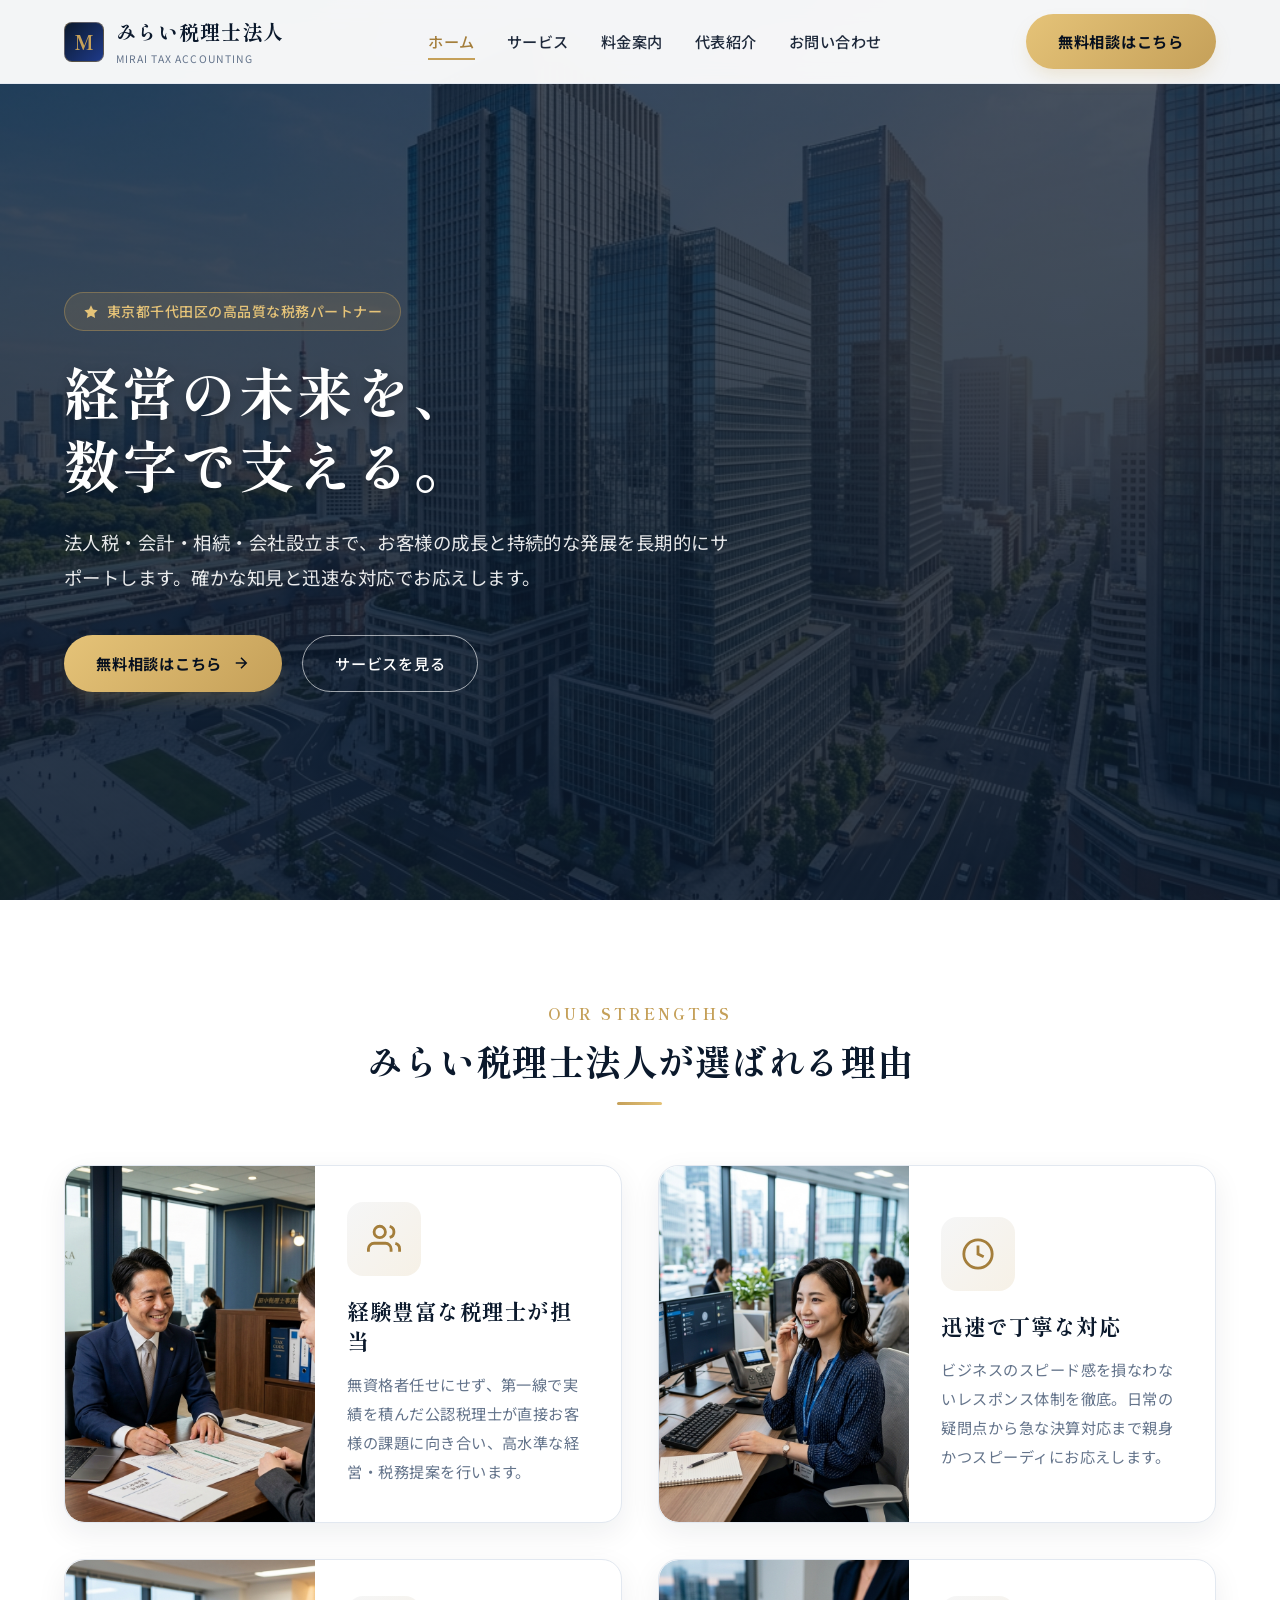
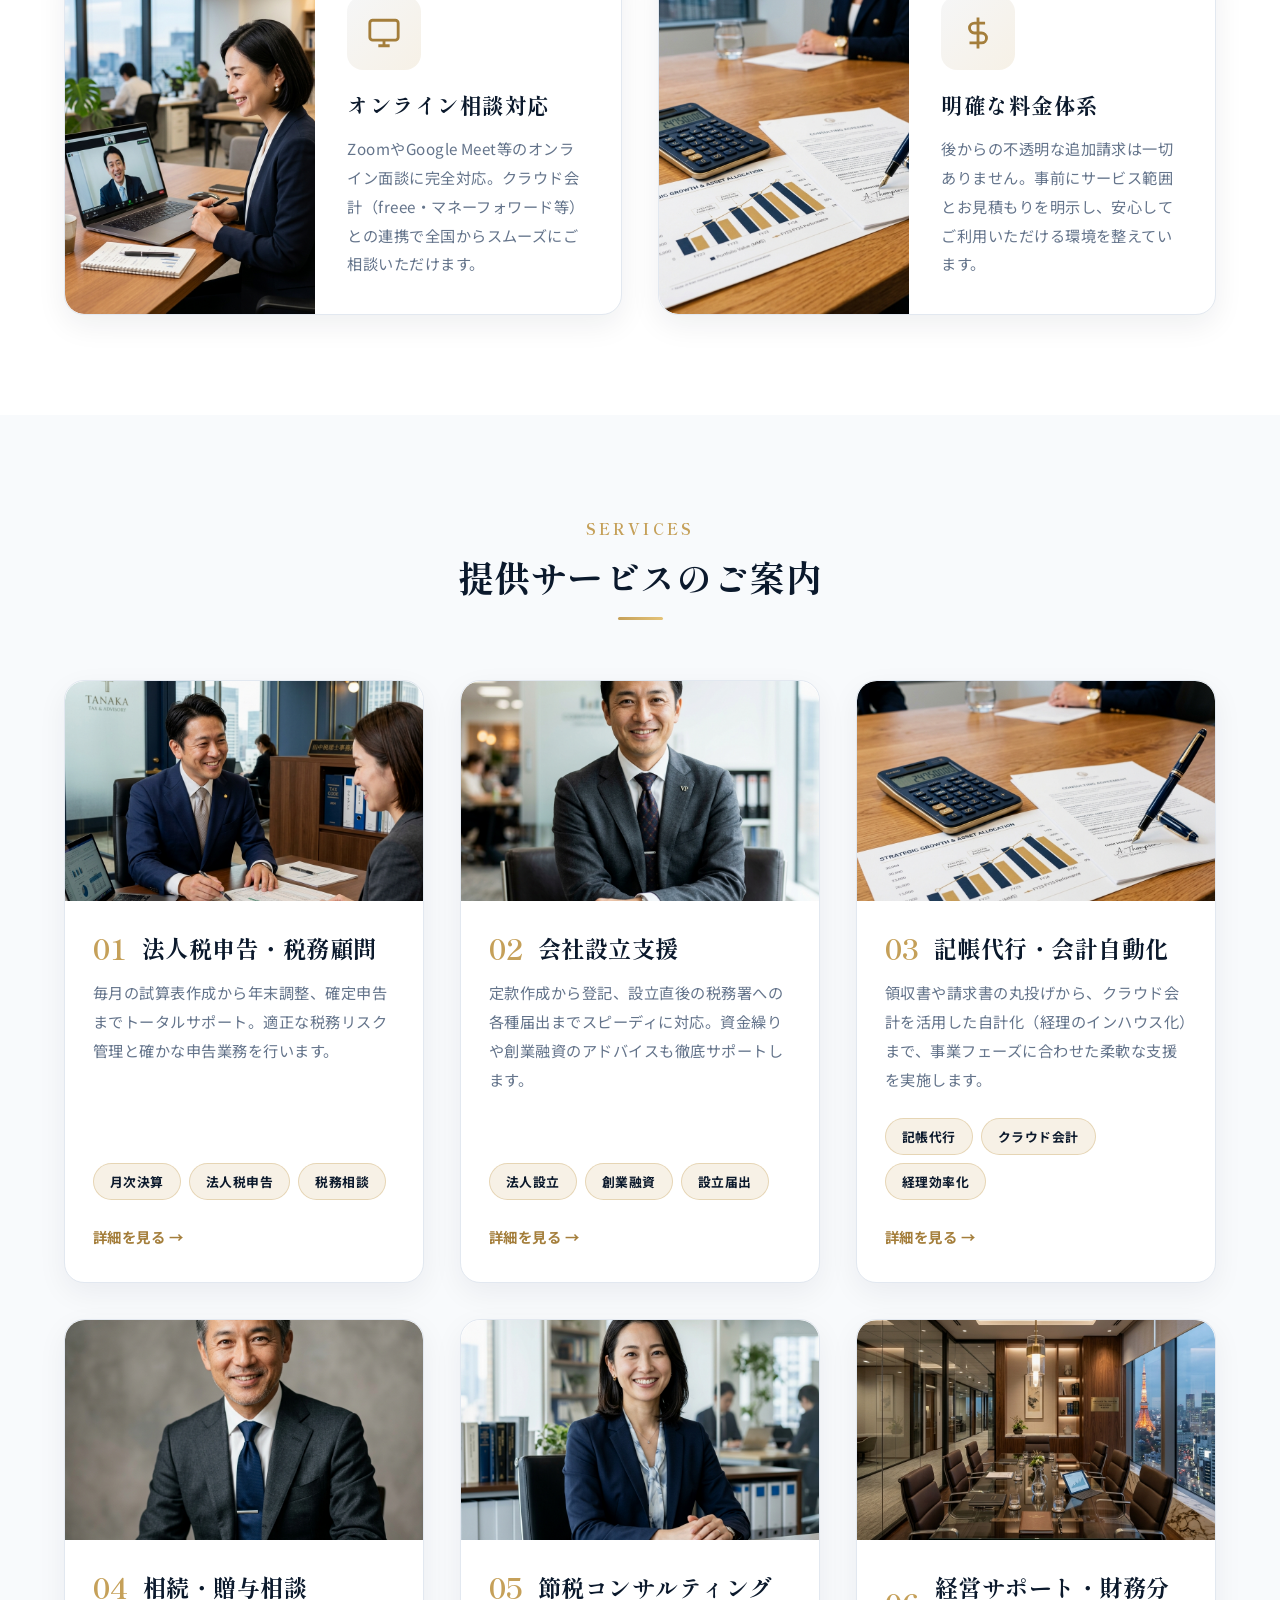
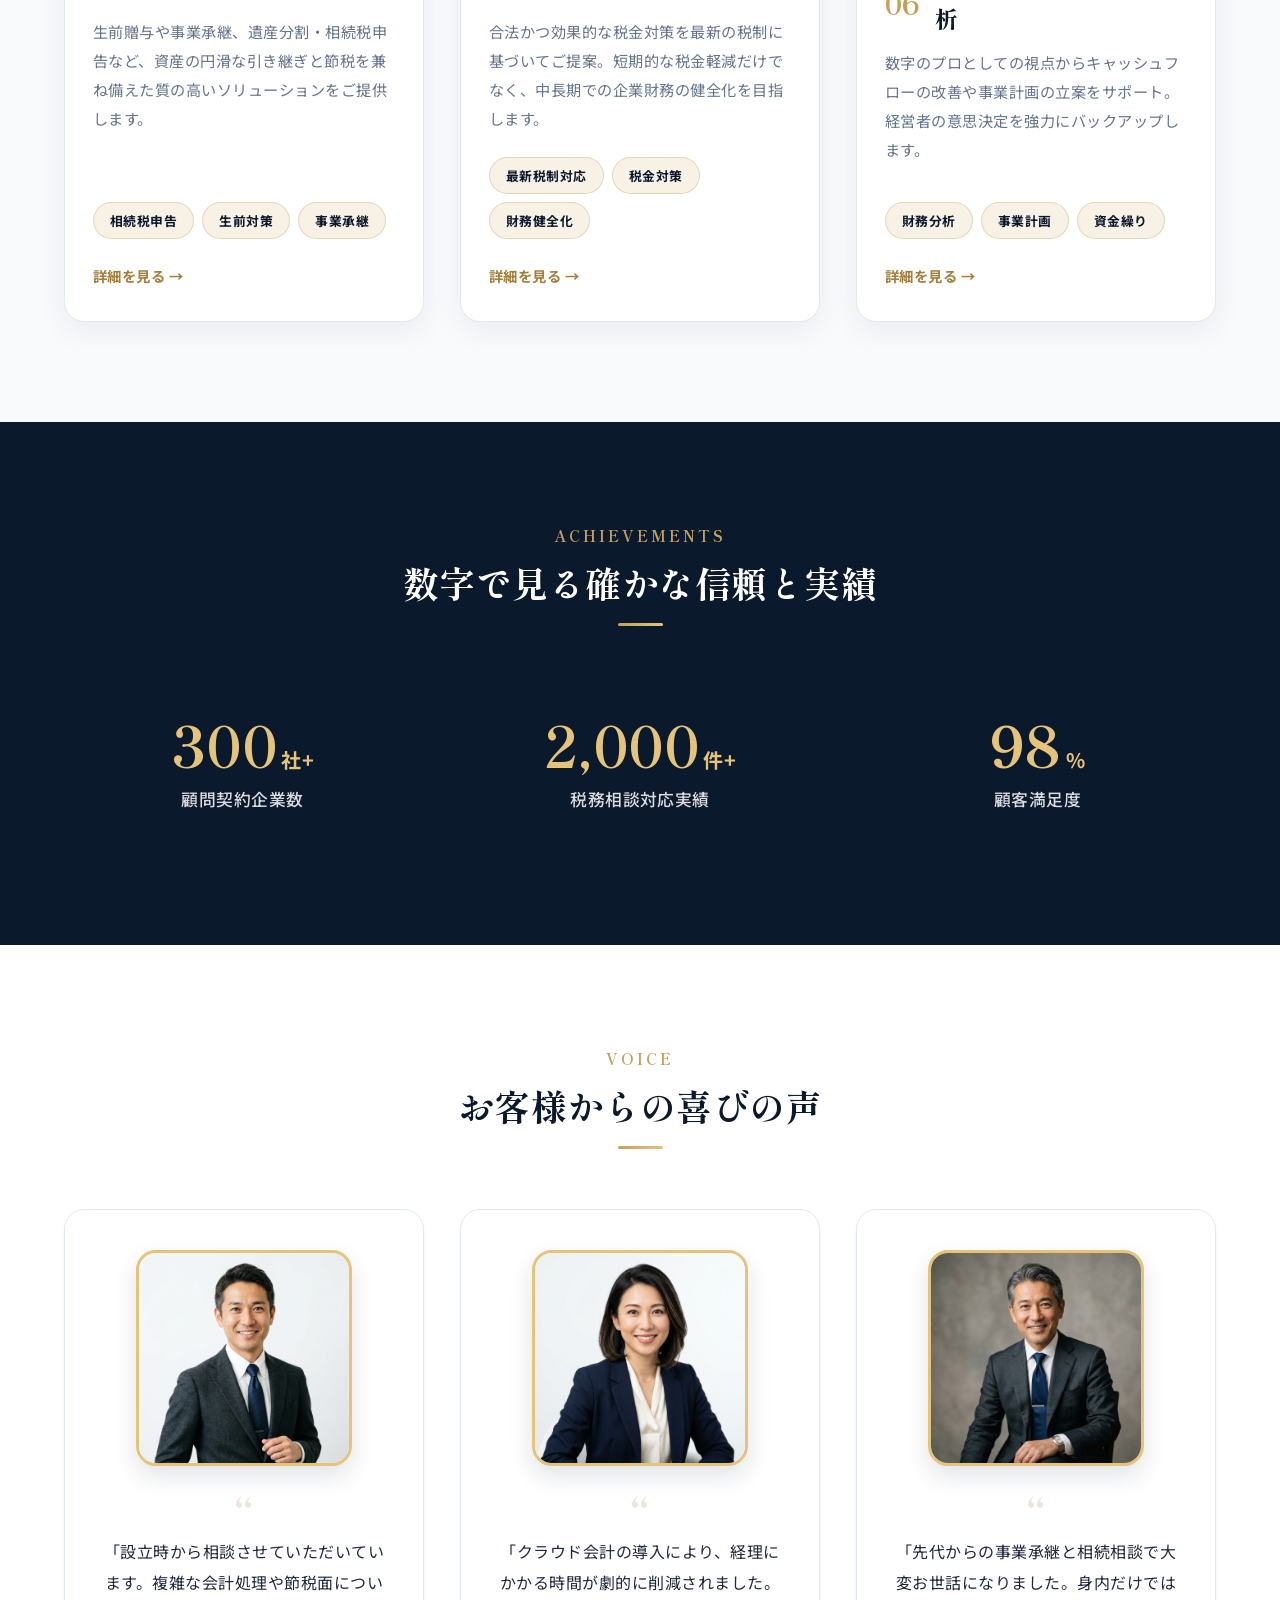
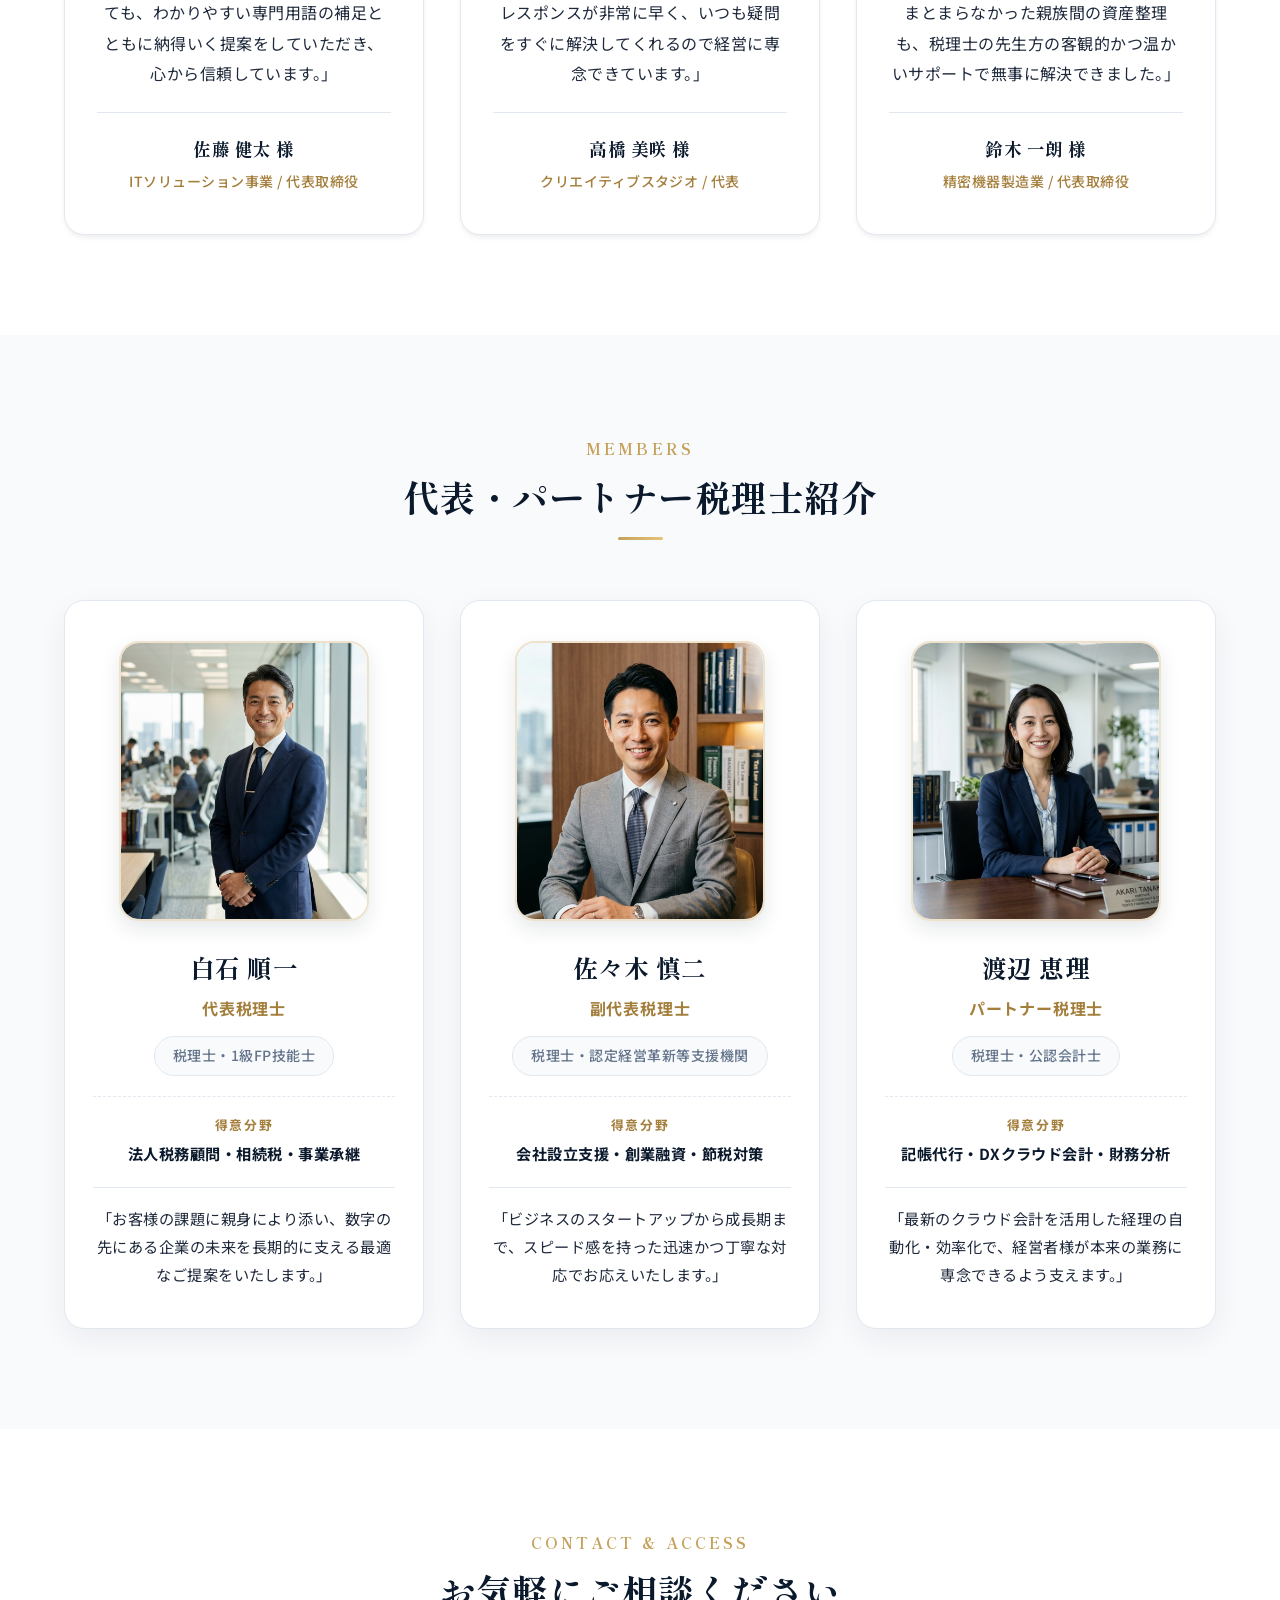
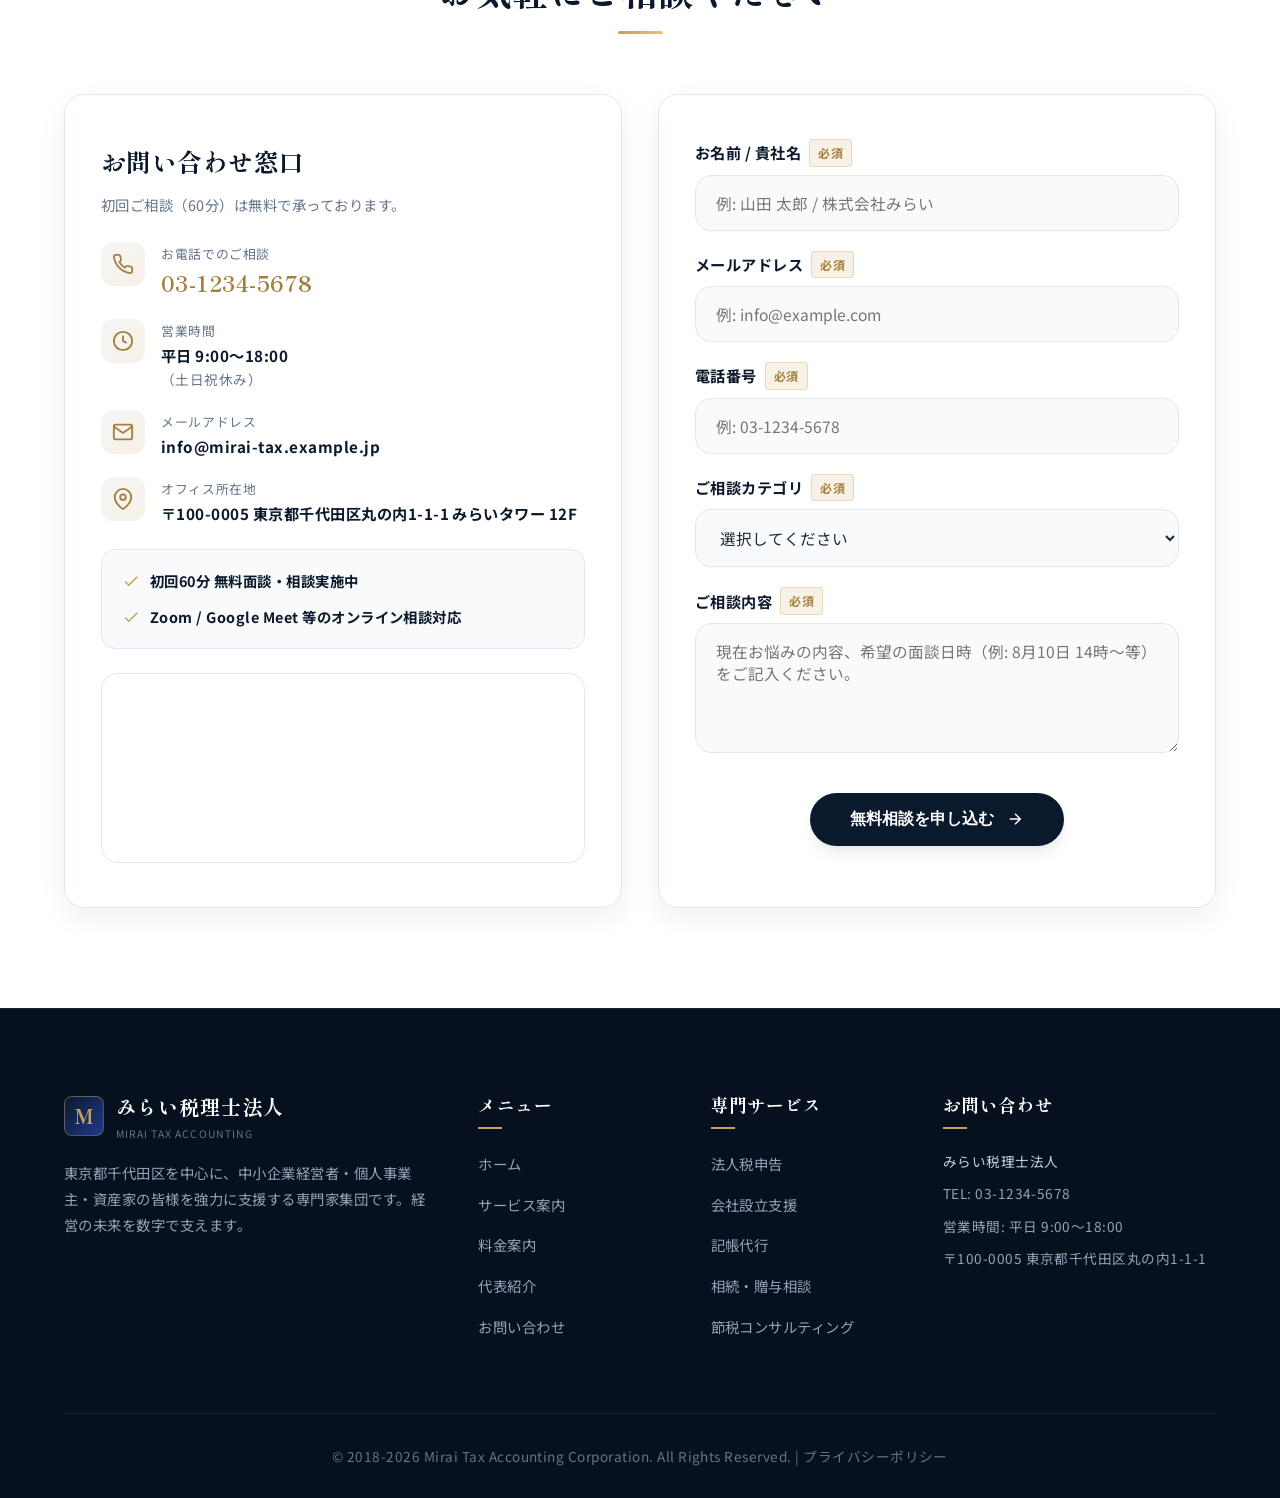
==== commit 59307719: "代表写真キャッシュ修正" ====
--- a/index.html
+++ b/index.html
@@ -384,7 +384,8 @@
         <!-- メンバー 2: 佐々木 慎二 -->
         <div class="member-card fade-in-up">
           <div class="member-img-wrapper">
-            <img src="images/member_2.png" alt="副代表税理士 佐々木 慎二">
+            <!-- キャッシュ回避用の新しい画像ファイルパスを指定 -->
+            <img src="images/member_2_new.png" alt="副代表税理士 佐々木 慎二">
           </div>
           <h3 class="member-name">佐々木 慎二</h3>
           <p class="member-role">副代表税理士</p>
--- a/css/style.css
+++ b/css/style.css
@@ -1322,27 +1322,26 @@
 }
 
 /* --------------------------------------------------------------------------
-   15. レスポンシブ メディアクエリ
-   -------------------------------------------------------------------------- */
-@media (max-width: 992px) {
-  .hero-title {
-    font-size: 2.75rem;
-  }
-  .about-split, .contact-wrapper {
-    grid-template-columns: 1fr;
-    gap: 40px;
-  }
-  .footer-top {
-    grid-template-columns: 1fr 1fr;
-  }
-}
-
+   15. レスポンシブ メディアクエリ (スマートフォン・タブレット完全対応)
+   -------------------------------------------------------------------------- */
+
+/* 全体での横スクロール発生を厳格に防止 */
+html, body {
+  overflow-x: hidden !important;
+  max-width: 100% !important;
+}
+
+/* --------------------------------------------------------------------------
+   画面幅 768px 以下のスマートフォン表示（最優先・完全固定）
+   -------------------------------------------------------------------------- */
 @media (max-width: 768px) {
+
+  /* ヘッダー・ナビゲーションのスマホ対応 */
   .header-cta {
-    display: none;
+    display: none !important;
   }
   .hamburger {
-    display: block;
+    display: block !important;
   }
   .nav {
     position: fixed;
@@ -1366,14 +1365,162 @@
     color: #FFFFFF;
     font-size: 1.1rem;
   }
+
+  /* ヒーロータイトルのスマホサイズ調整 */
   .hero-title {
-    font-size: 2.15rem;
+    font-size: 2.15rem !important;
   }
   .hero-sub {
-    font-size: 1rem;
-  }
+    font-size: 1rem !important;
+  }
+
+  /* ==========================================================================
+     「選ばれる理由」セクション (features-grid) スマホ表示 完全固定
+     ========================================================================== */
+
+  /* 1. カードグリッド: PCの横2列 (repeat(2, 1fr)) を無効化し、完全1列化 */
+  .features-grid {
+    display: grid !important;
+    grid-template-columns: 1fr !important; /* 横2列ではなく縦1列表示 */
+    gap: 24px !important; /* スマホに適したカード間余白 */
+    width: 100% !important;
+    max-width: 100% !important;
+    margin: 0 auto !important;
+  }
+
+  /* 2. カード本体: 横並びを解除し、縦並び (上が画像、下がテキスト) にリセット */
+  .feature-card {
+    display: flex !important;
+    flex-direction: column !important; /* 横並びから縦並びへ変更 */
+    width: 100% !important;
+    max-width: 100% !important;
+    min-width: 0 !important; /* Flexboxの子要素の幅潰れを防止 */
+    height: auto !important;
+    box-sizing: border-box !important;
+    border-radius: 20px !important;
+  }
+
+  /* 3. 画像領域: PCの width: 45% を無効化し、100%全幅に設定 */
+  .feature-img-wrapper {
+    width: 100% !important; /* 45%から100%へ上書き */
+    max-width: 100% !important;
+    min-width: 0 !important;
+    height: 200px !important; /* スマホで自然な写真高さ */
+    flex-shrink: 0 !important;
+  }
+
+  .feature-img-wrapper img {
+    width: 100% !important;
+    height: 100% !important;
+    object-fit: cover !important;
+    border-radius: 20px 20px 0 0 !important; /* 上部の角のみ丸く */
+  }
+
+  /* 4. テキスト領域: PCの width: 55%, padding: 36px 32px を無効化し100%全幅＆適正余白に設定 */
+  .feature-content {
+    width: 100% !important; /* 55%から100%へ上書き */
+    max-width: 100% !important;
+    min-width: 0 !important; /* 幅最小値による1文字潰れを根本解消 */
+    padding: 24px 20px !important; /* 巨大パディングを適切な内側余白に上書き */
+    box-sizing: border-box !important;
+    writing-mode: horizontal-tb !important; /* 横書きを明確に強制指定 */
+    text-orientation: mixed !important;
+    display: block !important;
+  }
+
+  /* アイコン領域 */
+  .feature-icon-wrapper {
+    width: 56px !important;
+    height: 56px !important;
+    margin-bottom: 16px !important;
+    border-radius: 14px !important;
+    flex-shrink: 0 !important;
+  }
+
+  .feature-icon-wrapper svg {
+    width: 28px !important;
+    height: 28px !important;
+  }
+
+  /* 5. カード内見出し: 横書き・自然な改行 */
+  .feature-title {
+    font-size: 1.25rem !important;
+    margin-bottom: 10px !important;
+    line-height: 1.4 !important;
+    writing-mode: horizontal-tb !important; /* 横書き強制 */
+    text-orientation: mixed !important;
+    white-space: normal !important;
+    word-break: normal !important;
+    overflow-wrap: break-word !important;
+    width: 100% !important;
+    max-width: 100% !important;
+  }
+
+  /* 6. カード内説明文: 横書き・1文字改行の完全防止 */
+  .feature-desc {
+    font-size: 0.925rem !important;
+    line-height: 1.8 !important;
+    color: var(--text-muted) !important;
+    writing-mode: horizontal-tb !important; /* 横書き強制 */
+    text-orientation: mixed !important;
+    white-space: normal !important;
+    word-break: normal !important;
+    overflow-wrap: break-word !important;
+    width: 100% !important;
+    max-width: 100% !important;
+    display: block !important;
+  }
+
+  /* 他の主要グリッド（サービス・料金・メンバー）もスマホで1列化 */
+  .services-grid,
+  .testimonials-grid,
+  .members-grid,
+  .pricing-grid {
+    grid-template-columns: 1fr !important;
+    gap: 24px !important;
+  }
+
+  /* フッター最適化 */
   .footer-top {
+    grid-template-columns: 1fr !important;
+    gap: 30px !important;
+  }
+}
+
+/* --------------------------------------------------------------------------
+   画面幅 992px 以下のタブレット表示対応
+   -------------------------------------------------------------------------- */
+@media (max-width: 992px) {
+  .hero-title {
+    font-size: 2.75rem;
+  }
+  .about-split, .contact-wrapper {
     grid-template-columns: 1fr;
-    gap: 30px;
-  }
-}
+    gap: 40px;
+  }
+}
+
+/* --------------------------------------------------------------------------
+   画面幅 480px 以下の極小スマートフォン表示対応
+   -------------------------------------------------------------------------- */
+@media (max-width: 480px) {
+  .container {
+    width: 92% !important; /* 左右に適切な余白を確保 */
+  }
+
+  .feature-content {
+    padding: 20px 16px !important;
+  }
+
+  .feature-title {
+    font-size: 1.15rem !important;
+  }
+
+  .feature-desc {
+    font-size: 0.9rem !important;
+    line-height: 1.75 !important;
+  }
+}
+
+
+
